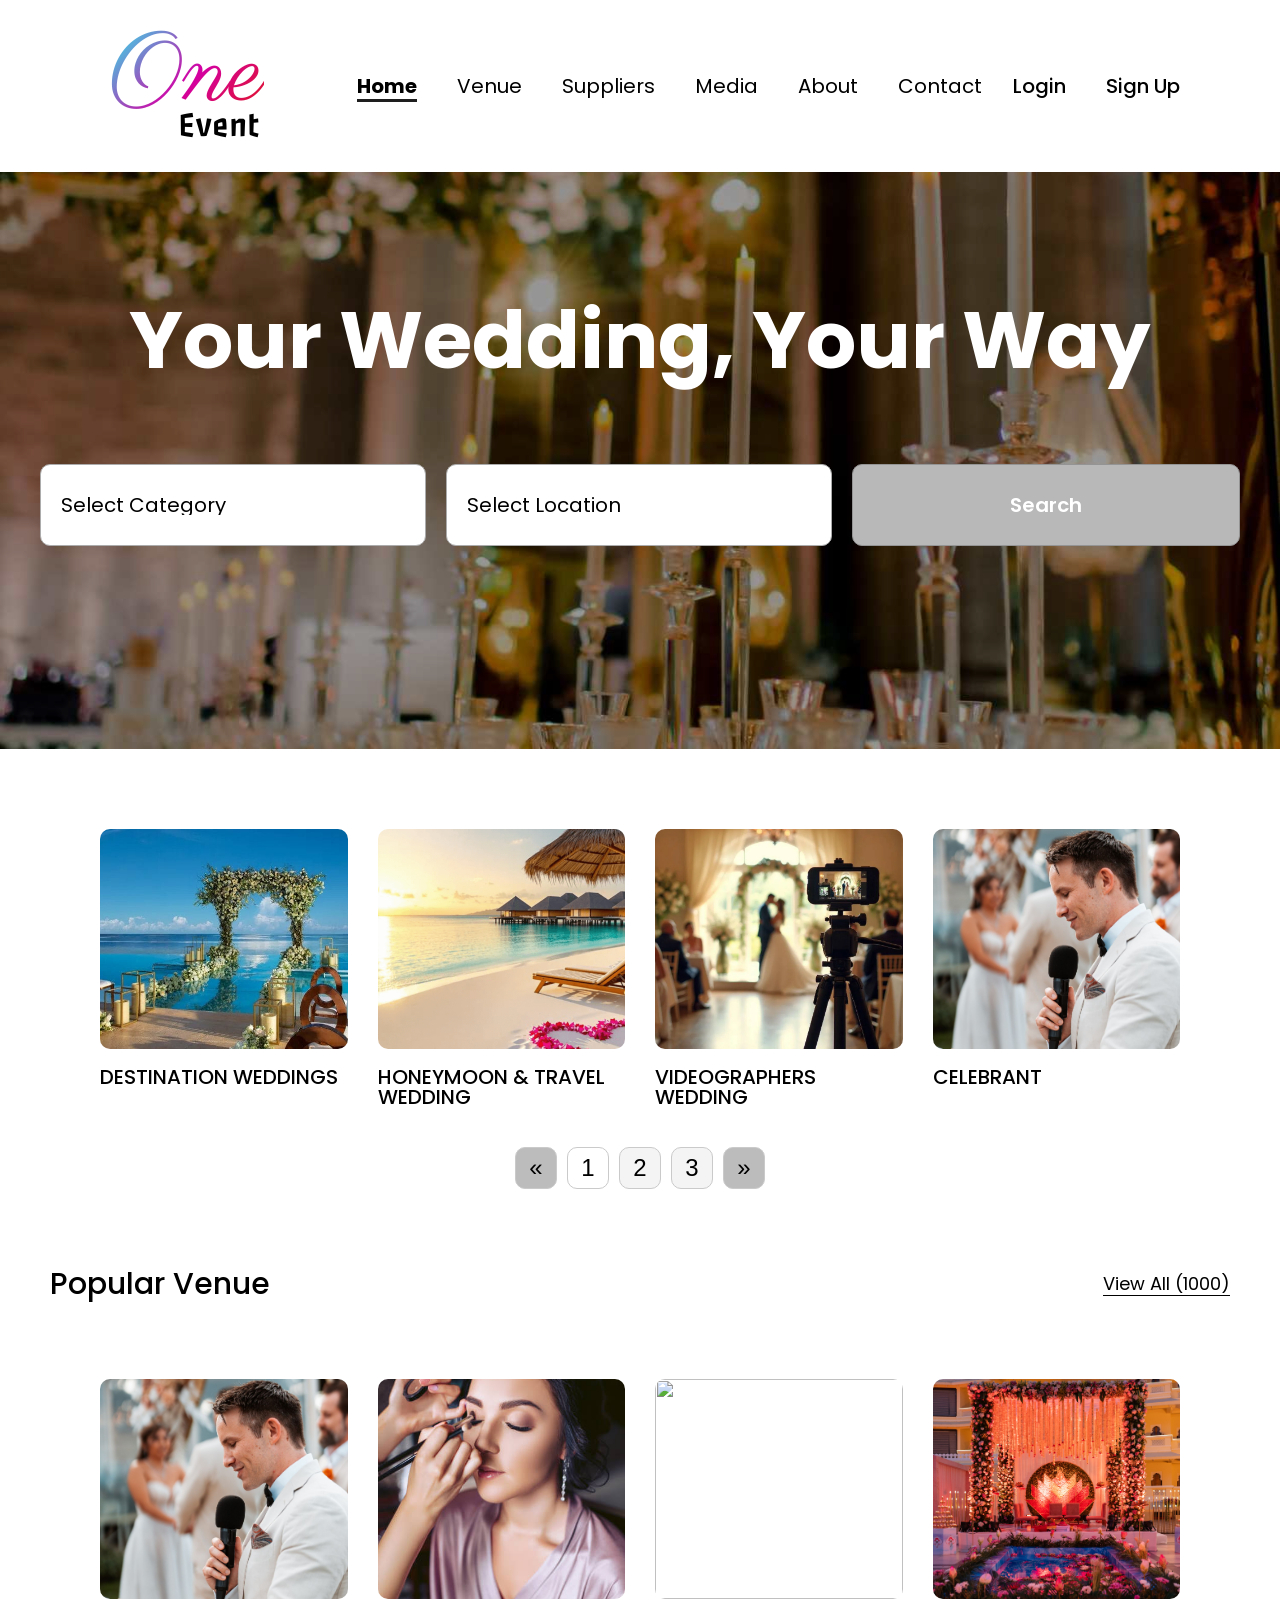
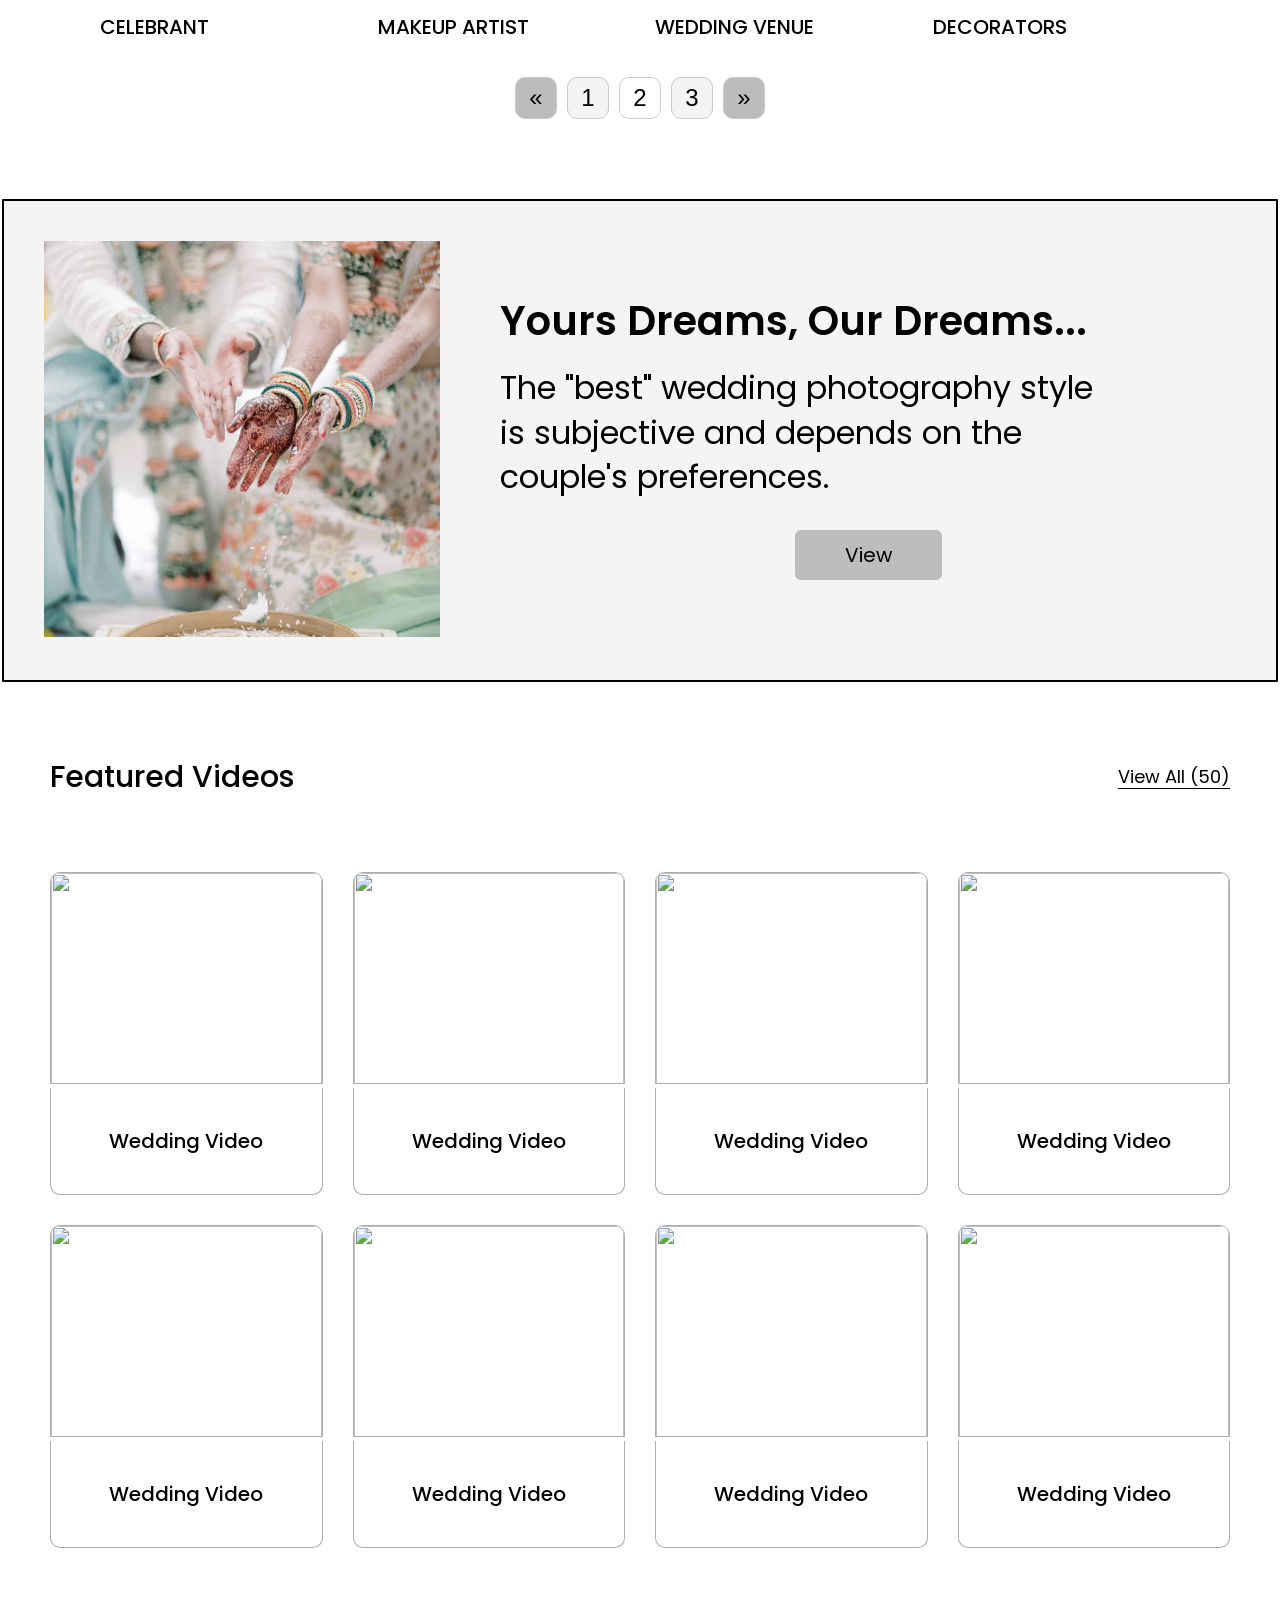
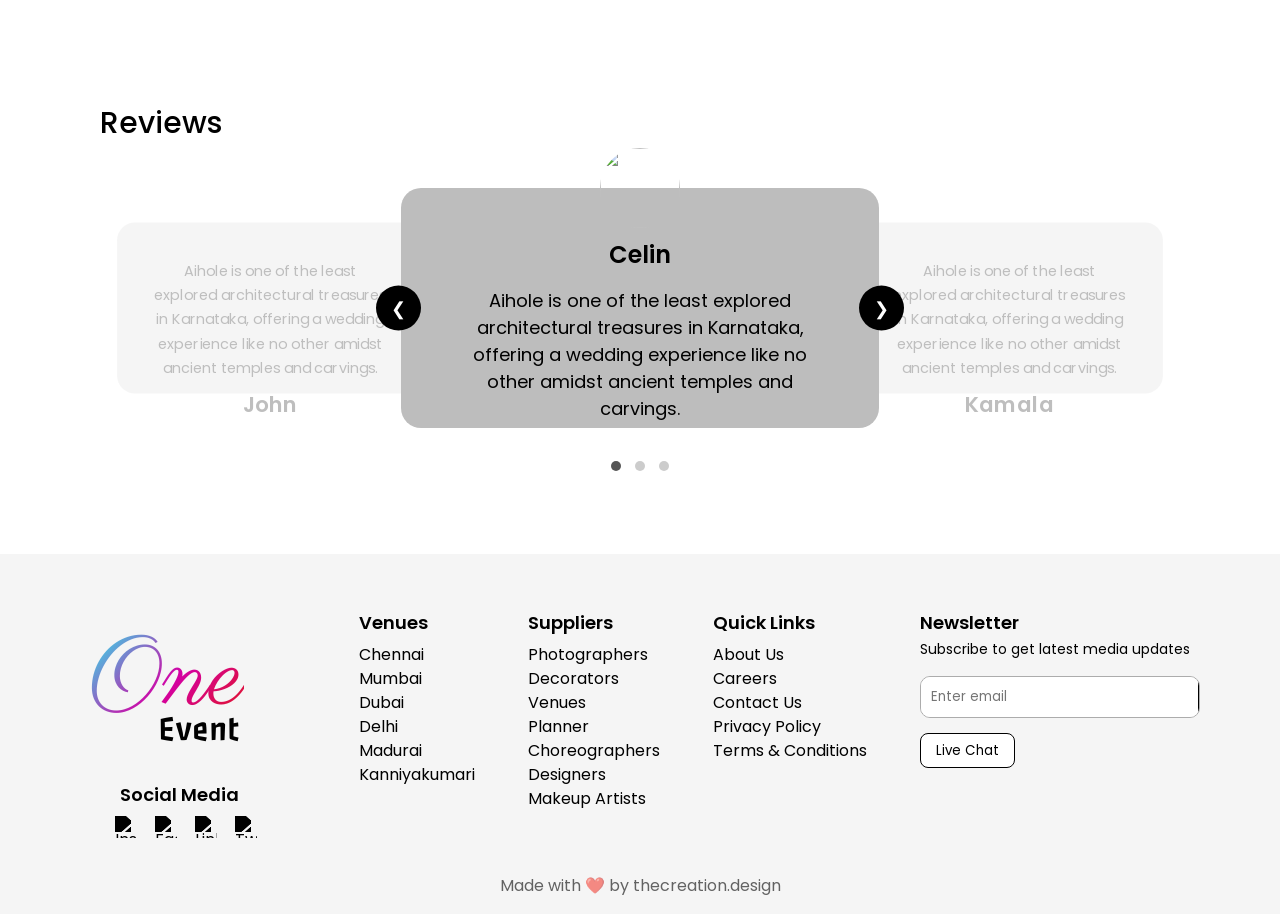
==== index.html @ 7c6cb5cc "Initial commit - event website" ====
<!DOCTYPE html>
<html lang="en">
<head>
  <meta charset="UTF-8">

  <!-- Fonts -->
  <link href="https://fonts.googleapis.com/css2?family=Poppins&family=Parisienne&family=Passero+One&display=swap" rel="stylesheet">
  <link href="https://googleapis.com" rel="stylesheet">

  <link rel="stylesheet" href="style.css">
</head>
<body>

  <!-- ✅ Container START -->
  <div class="container">

    <div class="navbar">

      <!-- LEFT → LOGO -->
      <div class="logo-container">
        <div class="one-text">One</div>
        <div class="event-text">Event</div>
      </div>

      <!-- CENTER → NAV -->
      <div class="nav-center">
       <div class="nav-links">
          <a href="index.html">Home</a>
          <a href="venue.html">Venue</a>
          <a href="supplier.html">Suppliers</a>
          <a href="media.html">Media</a>
          <a href="about.html">About</a>
          <a href="contactus.html">Contact</a>
        </div>
      </div>

      <!-- RIGHT → AUTH -->
      <div class="auth">
        <a href="login.html">Login</a>
        <a href="signup.html" >Sign Up</a>
      </div>

    </div>  <!-- ✅ Navbar END -->
  
    <!--Hero Section-->
  <section class="hero hero-home">
  <div class="hero-content">
    <h1>Your Wedding, Your Way</h1>
     
   <div class="search-wrapper">

      <!-- CATEGORY -->
      <div class="search-box">
        <select id="category" class="hero-dropdown">
          <option disabled selected>Select Category</option>
          <option>Decorators</option>
          <option>Venue</option>
          <option>Planners</option>
          <option>Choreographers</option>
          <option>Makeup Artist</option>
          <option>Bar Services</option>
          <option>Designers</option>
          <option>Celebrant</option>
          <option>Honeymoon</option>
          <option>Photographer</option>
          <option>Videographer</option>
        </select>
      </div>

      <!-- LOCATION -->
      <div class="search-box">
        <select id="location" class="hero-dropdown">
          <option disabled selected>Select Location</option>
          <option>Chennai</option>
          <option>Mumbai</option>
          <option>Madurai</option>
          <option>Delhi</option>
          <option>Dubai</option>
          <option>Kanniyakumari</option>
          <option>Tirunelveli</option>
          <option>Bangalore</option>
          <option>Tiruvananthapuram</option>
          <option>Kochi</option>
        </select>
      </div>

      <!-- BUTTON -->
      <button class="hero-search-btn" onclick="handleSearch()">Search</button>

    </div>
  </div>
  </section> <!-- Hero Section END -->

  <!-- Card Section -->
  <section class="cards-section">

  <div class="cards">

    <div class="card">
      <img src="images/img1.png" alt="">
      <h3>DESTINATION WEDDINGS</h3>
    </div>

    <div class="card">
      <img src="images/img2.png" alt="">
      <h3>HONEYMOON & TRAVEL WEDDING</h3>
    </div>

    <div class="card">
      <img src="images/img3.png" alt="">
      <h3>VIDEOGRAPHERS WEDDING</h3>
    </div>

    <div class="card">
      <img src="images/img4.png " alt="">
      <h3>CELEBRANT</h3>
    </div>

  </div>

  <!-- Pagination -->
  <div class="pagination">

    <button class="arrow">&#171;</button>

    <button class="active">1</button>
    <button>2</button>
    <button>3</button>

    <button class="arrow">&#187;</button>

  </div>
</section> <!-- Card Section END -->

<!-- Popular Venue Section START-->
<div class="section-header"> 
  <h2>Popular Venue</h2>
  <span class="view-all">View All (1000)</span>
</div>

<section class="cards-section">

  <div class="cards">

    <div class="card">
      <img src="images/img4.png" alt="">
      <h3>CELEBRANT</h3>
    </div>

    <div class="card">
      <img src="images/cimg-2.png" alt="">
      <h3>MAKEUP ARTIST</h3>
    </div>

    <div class="card">
      <img src="images/cimg-3.png" alt="">
      <h3>WEDDING VENUE</h3>
    </div>

    <div class="card">
      <img src="images/cimg-4.png" alt="">
      <h3>DECORATORS</h3>
    </div>

  </div> <!-- Popular Venue Section END -->

  <!-- Pagination START-->
  <div class="pagination">

    <button class="arrow">&#171;</button>

    <button>1</button>
    <button class="active">2</button>
    <button>3</button>

    <button class="arrow">&#187;</button>

  </div>
</section> <!-- Popular Venue Section END -->

<!-- Rectangle Box START-->
<div class="rectangle-box">

  <!-- LEFT IMAGE -->
  <div class="rect-left">
    <img src="images/r-1.png" alt="wedding">
  </div>

  <!-- RIGHT CONTENT -->
  <div class="rect-right">
    <h2>Yours Dreams, Our Dreams...</h2>

    <p>
      The "best" wedding photography style is subjective and depends on the couple's preferences.
    </p>

    <button>View</button>
  </div>

</div> <!-- Rectangle Box END -->

<!-- Video Section START-->
<div class="section-header">
  <h2>Featured Videos</h2>
  <span class="view-all">View All (50)</span>
</div>

<section class="video-section">

  <div class="video-cards">

    <!-- Card -->
    <div class="video-card">
      <img src="images/img1.jpg" alt="">
      <div class="card-bottom">
        <h3>Wedding Video</h3>
      </div>
    </div>

    <div class="video-card">
      <img src="images/img2.jpg" alt="">
      <div class="card-bottom">
        <h3>Wedding Video</h3>
      </div>
    </div>

    <div class="video-card">
      <img src="images/img3.jpg" alt="">
      <div class="card-bottom">
        <h3>Wedding Video</h3>
      </div>
    </div>

    <div class="video-card">
      <img src="images/img4.jpg" alt="">
      <div class="card-bottom">
        <h3>Wedding Video</h3>
      </div>
    </div>

    <!-- Row 2 -->
    <div class="video-card">
      <img src="images/img5.jpg" alt="">
      <div class="card-bottom">
        <h3>Wedding Video</h3>
      </div>
    </div>

    <div class="video-card">
      <img src="images/img6.jpg" alt="">
      <div class="card-bottom">
        <h3>Wedding Video</h3>
      </div>
    </div>

    <div class="video-card">
      <img src="images/img7.jpg" alt="">
      <div class="card-bottom">
        <h3>Wedding Video</h3>
      </div>
    </div>

    <div class="video-card">
      <img src="images/img8.jpg" alt="">
      <div class="card-bottom">
        <h3>Wedding Video</h3>
      </div>
    </div>

  </div>
</section> <!-- Video Section END -->

<!--Reviews Section START -->
<section class="reviews">

  <h2 class="reviews-title">Reviews</h2>

  <div class="reviews-wrapper">

    <!-- LEFT CARD -->
    <div class="review-card side">
      <p>
        Aihole is one of the least explored architectural treasures in Karnataka,
        offering a wedding experience like no other amidst ancient temples and carvings.
      </p>
      <h3>John</h3>
    </div>

    <!-- CENTER CARD (ACTIVE) -->
    <div class="review-card active">

      <img src="https://randomuser.me/api/portraits/women/44.jpg" class="avatar">

      <button class="nav-btn left">❮</button>
      <button class="nav-btn right">❯</button>

      <h3>Celin</h3>

      <p>
        Aihole is one of the least explored architectural treasures in Karnataka,
        offering a wedding experience like no other amidst ancient temples and carvings.
      </p>

    </div>

    <!-- RIGHT CARD -->
    <div class="review-card side">
      <p>
        Aihole is one of the least explored architectural treasures in Karnataka,
        offering a wedding experience like no other amidst ancient temples and carvings.
      </p>
      <h3>Kamala</h3>
    </div>

  </div>

  <!-- DOTS -->
  <div class="dots">
    <span class="dot active"></span>
    <span class="dot"></span>
    <span class="dot"></span>
  </div>

</section> <!-- Reviews Section END -->

<!-- ✅ Footer START -->
<footer class="footer">

  <div class="footer-container">

    <!-- LEFT: LOGO + SOCIAL -->
    <div class="footer-left">
      <div class="logo-container">
        <div class="one-text">One</div>
        <div class="event-text">Event</div>
      </div>

      <h3>Social Media</h3>
      <div class="social-icons">
          <img src="https://cdn-icons-png.flaticon.com/128/1400/1400829.png" alt="Instagram">
          <img src="https://cdn-icons-png.flaticon.com/512/2168/2168281.png" alt="Facebook">
          <img src="https://cdn-icons-png.flaticon.com/512/1384/1384030.png" alt="LinkedIn">
          <img src="https://cdn-icons-png.flaticon.com/512/733/733635.png" alt="Twitter">
      </div>
    </div>

    <!-- VENUES -->
    <div class="footer-col">
      <h3>Venues</h3>
      <ul>
        <li>Chennai</li>
        <li>Mumbai</li>
        <li>Dubai</li>
        <li>Delhi</li>
        <li>Madurai</li>
        <li>Kanniyakumari</li>
      </ul>
    </div>

    <!-- SUPPLIERS -->
    <div class="footer-col">
      <h3>Suppliers</h3>
      <ul>
        <li>Photographers</li>
        <li>Decorators</li>
        <li>Venues</li>
        <li>Planner</li>
        <li>Choreographers</li>
        <li>Designers</li>
        <li>Makeup Artists</li>
      </ul>
    </div>

    <!-- QUICK LINKS -->
    <div class="footer-col">
      <h3>Quick Links</h3>
      <ul>
        <li>About Us</li>
        <li>Careers</li>
        <li>Contact Us</li>
        <li>Privacy Policy</li>
        <li>Terms & Conditions</li>
      </ul>
    </div>

    <!-- NEWSLETTER -->
    <div class="footer-newsletter">
      <h3>Newsletter</h3>
      <p>Subscribe to get latest media updates</p>

      <div class="newsletter-box">
        <input type="text" placeholder="Enter email">
        <button>Subscribe</button>
      </div>

      <button class="chat-btn" id="liveChatBtn">Live Chat</button>
    </div>

  </div>

  <!-- BOTTOM TEXT -->
  <div class="footer-bottom">
    Made with ❤️ by thecreation.design
  </div>

</footer> <!-- ✅ Footer END -->

  </div>   <!-- ✅ Container END -->
<script src="script.js"></script>
</body>
</html>
---- style.css ----
* {
  margin: 0;
  padding: 0;
  box-sizing: border-box;
  font-family: 'Poppins', sans-serif;
  line-height: 100%;
}

html, body {
  width: 100%;
  height: 100%;
  background: black;
}

/* ✅ Main Container */
.container {
  max-width: 1400px;
  margin: 0 auto;
  background: white;
  color: black;
}

/* ✅ Navbar */
.navbar {
  display: flex;
  justify-content: space-between;
  align-items: center;
  padding: 10px 100px;
}

/* ✅ Center Section */
.nav-center {
  display: flex;
  align-items: center;
  gap: 40px; /* spacing between nav links and auth */
}

/* ✅ Navigation Links */
.nav-links {
  display: flex;
  gap: 40px;
  margin-bottom: 0; /* ❌ remove vertical spacing */
}

.nav-links a {
  font-weight: 400;
  font-size: 20px;
  text-decoration: none;
  color: black;
  position: relative;
}

.nav-links a::after {
  content: "";
  position: absolute;
  left: 0;
  bottom: -6px;
  width: 100%;
  height: 3px;
  background: #1E1E1E;

  transform: scaleX(0);
  transform-origin: left;
  transition: 0.3s ease;
}

.nav-links a.active::after {
  transform: scaleX(1);
}

.nav-links a.active {
  font-weight: 700;
}

/* ✅ Auth (Login / Signup) */
.auth {
  display: flex;
  gap: 40px;
  font-size: 20px;
  font-weight: 400;
}

.auth a {
 position: relative;
  text-decoration: none;
  color: black;
  font-weight: 500;
}

.auth a::after {
content: "";
  position: absolute;
  left: 0;
  bottom: -6px;
  width: 100%;
  height: 3px;
  background: #1E1E1E;

  transform: scaleX(0);
  transform-origin: left;
  transition: 0.3s ease;
}

/* active state */
.auth a.active::after {
  transform: scaleX(1);
}

/* bold on active */
.auth a.active {
  font-weight: 700;
}

/* ✅ Logo Container */
.logo-container {
  position: relative;
  width: 226px;
  height: 152px;
}

/* ✅ "One" Gradient Text */
.one-text {
  position: absolute;
  left: 10px;
  top: 0;

  font-family: 'Parisienne', cursive;
  font-size: 96px;
  line-height: 131px;

  background: linear-gradient(
    133.29deg,
    #2AEFEF 6.22%,
    #D300A5 52.1%,
    #E21717 93.78%
  );
    background-clip: text;
  -webkit-background-clip: text;
  -webkit-text-fill-color: transparent;
}

/* ✅ "Event" Text */
.event-text {
  position: absolute;
  left: 78px;
  top: 94px;
  font-family: 'Passero One', sans-serif;
  font-size: 36px;
  line-height: 43px;

  color: #000;
}

/*Hero Section*/
.hero {
  position: relative;
  width: 100%;
  max-width: 1440px;
  height: 577px;
  background-size: cover;
  background-position: center center;
  background-repeat: no-repeat; 
}

/* 🔥 RIGHT SIDE POSITIONING */
.hero-media .hero-content  {
  position: absolute;
  right:120px;    
  top: 50%;
  transform: translateY(-50%); 
  width: 800px; 
  text-align: right; 
  z-index: 2;
}

/* TEXT STYLE */
.hero-content h1 {
  font-weight: 700;
  font-size: 80px;
  line-height: 1.1;
  color: #fff;
  margin: 0;
}

/* Home */
.hero-home {
  background-image: url("images/hero-home.jpg");
}

/* Venue */
.hero-venue {
  background-image: url("images/hero-venue.png");
}

/* Supplier */
.hero-supplier {
  background-image: url("images/hero-supplier.png");
}

/* Media */
.hero-media {
  background-image: url("images/hero-media.png");
}

.hero-about{
  background-image: url("images/hero-about.png");
}

.hero-contactus{
  background-image: url("images/hero-contactus.png");
}
/* Optional overlay for better text visibility */
.hero::before {
  content: "";
  position: absolute;
  inset: 0;
  background: rgba(0,0,0,0.4);
}

/* Content inside hero */
.hero-content {
  position: relative;
  z-index: 2;
  color: white;
  height: 100%;
  display: flex;
  flex-direction: column;
  justify-content: center;
  align-items: center;
  text-align: center;
}

/* Wrapper */
.search-wrapper {
  width: 1200px;
  margin: 80px auto;

  display: flex;
  gap: 20px;
  align-items: center;
}

/* Box */
.search-box {
  flex: 1;
}

/* Dropdown */
.hero-dropdown {
  width: 100%;
  height: 82px;

  border: 1px solid #ACACAC;
  border-radius: 10px;

  font-size: 20px;
  padding: 0 20px;

  appearance: none;
  -webkit-appearance: none;
 
  background-color: white;

  background-image: url("https://cdn-icons-png.flaticon.com/128/8567/8567254.png");
  background-repeat: no-repeat;
  background-position: right 15px center;
  background-size: 14px;
}

/* Dropdown option */
.dropdown option {
  font-size: 20px;
  padding: 10px 20px;
 
  background: url("https://cdn-icons-png.flaticon.com/128/8567/8567254.png")
              no-repeat right 15px center;
  background-size: 14px;

  cursor: pointer;
}

/* HERO BUTTON */
.hero-search-btn {
  flex: 1;
  height: 82px;

  background: #B8B8B8;
  border: 1px solid #949494;
  border-radius: 10px;

  font-size: 20px;
  font-weight: 600;
  color: white;
}

/* Section */
.cards-section {
  max-width: 1400px;
  margin: 80px auto;
}

/* Cards grid */
.cards {
  display: grid;
  grid-template-columns: repeat(4, 1fr);
  gap: 30px;
  padding: 0 50px;
}

/* Card */
.card img {
  width: 100%;
  height: 220px;
  object-fit: cover;
  border-radius: 10px;
}

.card h3 {
  margin-top: 15px;
  font-size: 20px;
  font-weight: 500;
}

/* Pagination */
.pagination {
  margin-top: 40px;
  display: flex;
  justify-content: center;
  gap: 10px;

}

.pagination button {
  width: 42px;
  height: 42px;
  border-radius: 10px;
  border: 1px solid #CACACA;
  background: #F4F4F4;
  cursor: pointer;
  font-size: 24px;
  font-family: 'Roboto', sans-serif;
  font-weight: 400;
}

/* Active */
.pagination .active {
  background: #FFFFFF;
}

/* Arrow */
.pagination .arrow {
  background: #BCBCBC;
}

.section-header {
  max-width: 1400px;
  margin: 60px auto 20px;

  display: flex;
  justify-content: space-between; /* 🔥 left + right */
  align-items: center;

  padding: 0 50px; /* match your card spacing */
}

/* Left text */
.section-header h2 {
  font-size: 30px;
  font-weight: 500;
  color: #000;
  line-height: 100%;
}

/* Right text */
.view-all {
  font-size: 18px;
  font-weight: 400;
  color: #000;
  cursor: pointer;
  line-height: 100%;
  text-decoration: underline;
  text-underline-offset: 5px;
}

/* Section */
.cards-section {
  max-width: 1400px;
  margin: 80px auto;
  padding: 0 50px; /* 🔥 left + right spacing */
}

/* Grid */
.cards {
  display: grid;
  grid-template-columns: repeat(4, 1fr);
  gap: 30px;
}

/* Card */
.card img {
  width: 100%;
  height: 220px;
  object-fit: cover;
  border-radius: 10px;
}

.card h3 {
  margin-top: 15px;
  font-size: 20px;
  font-weight: 500;
}

.rectangle-box {
  max-width: 1276px;
  margin: 80px auto;
  padding: 40px;

  background: #F4F4F4;
  border: 2px solid #000;
  border-radius: 1px;

  display: flex;
  align-items: center;
  gap: 60px;
}

/* LEFT IMAGE */
.rect-left img {
  width: 396px;
  height: 396px;
  object-fit: cover;
  border-radius: 1px;
}

/* RIGHT CONTENT */
.rect-right {
  flex: 1;
  display: flex;
  flex-direction: column;
  justify-content: center;
}

/* Heading */
.rect-right h2 {
  font-size: 40px;
  font-weight: 600;
  margin-bottom: 25px;
}

/* Paragraph */
.rect-right p {
  font-size: 32px;
  font-weight: 400;
  margin-bottom: 30px;
  line-height: 1.4;
  max-width: 600px;
  letter-spacing: normal;
}

/* Button */
.rect-right button {
  align-self: center; /* ✅ moves button to right */
  
  padding: 15px 50px;
  font-size: 20px;

  background: #BDBDBD; /* match grey in image */
  color: black;

  border: none;
  border-radius: 6px;
  cursor: pointer;
}

/* Section */
.video-section {
  max-width: 1400px;
  margin: 80px auto;
  padding: 0 50px;
}

/* Grid */
.video-cards {
  display: grid;
  grid-template-columns: repeat(4, 1fr); /* 🔥 4 per row */
  gap: 30px;
}

/* Card */
.video-card {
  border-radius: 10px;
}

/* Image */
.video-card img {
  width: 100%;
  height: 212px;
  object-fit: cover;

  border: 1px solid #ACACAC;
  border-radius: 10px 10px 0 0;
}

/* Bottom box */
.card-bottom {
  height: 107px;
  border: 1px solid #ACACAC;
  border-top: none;

  display: flex;
  align-items: center;
  justify-content: center;

  border-radius: 0 0 10px 10px;
}

/* Text */
.card-bottom h3 {
  font-size: 20px;
  font-weight: 500;
}

/* ================= FOOTER ================= */

.footer {
  background: #F5F5F5;
  padding: 60px 80px 20px;
}

/* CONTAINER */
.footer-container {
  display: flex;
  justify-content: space-between;
  flex-wrap: wrap;
  gap: 40px;
}

/* LEFT SECTION */
.footer-left {
  max-width: 250px;
}

.footer-left h3 {
  margin-top: 20px;
  font-size: 18px;
  font-weight: 600;
}

.social-icons {
  display: flex;
  gap: 18px;
  margin-top: 12px;
  margin-left: 35px;
}

/* ICON STYLE */
.social-icons img {
  width: 22px;
  height: 22px;
  cursor: pointer;
  filter: brightness(0); /* 🔥 makes icons pure black */
  transition: 0.3s ease;
}

/* COLUMNS */
.footer-col h3 {
  font-size: 18px;
  font-weight: 600;
  margin-bottom: 15px;
}

.footer-left h3 {
  margin-left: 40px /* 👈 moves text LEFT */
}

.footer-col ul {
  list-style: none;
}

.footer-col ul li {
  margin-bottom: 8px;
  font-size: 16px;
  cursor: pointer;
}

/* NEWSLETTER */
.footer-newsletter {
  max-width: 280px;
}

.footer-newsletter h3 {
  font-size: 18px;
  font-weight: 600;
}

.footer-newsletter p {
  font-size: 14px;
  margin: 10px 0 20px;
}

/* INPUT */
.newsletter-box {
  display: flex;
  border: 1px solid #ACACAC;
  border-radius: 10px;
  overflow: hidden;
}

.newsletter-box input {
  flex: 1;
  padding: 10px;
  border: none;
  outline: none;
}

.newsletter-box button {
  padding: 10px 15px;
  border: none;
  background: black;
  color: white;
  cursor: pointer;
}

/* CHAT BUTTON */
.chat-btn {
  margin-top: 15px;
  padding: 10px 15px;
  border: 1px solid #000;
  background: white;
  cursor: pointer;
  border-radius: 8px;
}

/* BOTTOM */
.footer-bottom {
  text-align: center;
  margin-top: 40px;
  font-size: 16px;
  color: rgba(0,0,0,0.6);
}

/*REVIEW SECTION*/
.reviews {
  padding: 80px 100px;
  background: white;
}

/* TITLE */
.reviews-title {
  font-family: 'Poppins';
  font-weight: 500;
  font-size: 30px;
  margin-bottom: 50px;
}

/* WRAPPER */
.reviews-wrapper {
  display: flex;
  align-items: center;
  justify-content: center;
  gap: 40px;
  position: relative;
}

/* CARD BASE */
.review-card {
  width: 500px;
  padding: 40px;
  border-radius: 20px;
  background: #C4C4C4;
  text-align: center;
  position: relative;
  transition: transform 0.5s ease, opacity 0.5s ease;
}

/* move left */
.move-left {
  transform: translateX(-120%);
  opacity: 0;
}

/* move right */
.move-right {
  transform: translateX(120%);
  opacity: 0;
}

/* SIDE CARDS */
.review-card.side {
  width: 420px;              /* 👈 smaller */
  height: 190px;
  opacity: 0.25;
  transform: scale(0.9);
  background: #d9d9d9;
}

/* ACTIVE CENTER CARD */
.review-card.active {
  width: 600px;              /* 👈 bigger */
  height: 240px;
  background: #bdbdbd;
  transform: scale(1);
  z-index: 2;
}

.reviews-wrapper {
  display: flex;
  align-items: center;
  justify-content: center;
  gap: -60px; /* 👈 overlap effect */
}

.review-card.side:first-child {
  margin-right: -80px;
}

.review-card.side:last-child {
  margin-left: -80px;
}

/* TEXT */
.review-card p {
  font-size: 18px;
  line-height: 27px;
}

.review-card h3 {
  margin-top: 15px;
  font-size: 24px;
  font-weight: 600;
}

/* AVATAR */
.avatar {
  width: 80px;
  height: 80px;
  border-radius: 50%;
  position: absolute;
  top: -40px;
  left: 50%;
  transform: translateX(-50%);
}

/* ARROWS */
.nav-btn {
  position: absolute;
  top: 50%;
  transform: translateY(-50%);
  width: 45px;
  height: 45px;
  border-radius: 50%;
  border: none;
  background: black;
  color: white;
  font-size: 18px;
  cursor: pointer;
}

.review-card.side .avatar {
  display: none;
}

.review-card.active p {
  margin-top: 20px;
  padding: 0 20px;
}

.review-card.side p {
  font-size: 16px;
}
.nav-btn.left {
  left: -25px;
}

.nav-btn.right {
  right: -25px;
}

/* DOTS */
.dots {
  margin-top: 30px;
  text-align: center;
}

.dot {
  width: 10px;
  height: 10px;
  background: #ccc;
  display: inline-block;
  border-radius: 50%;
  margin: 0 5px;
}

.dot.active {
  background: #555;
}
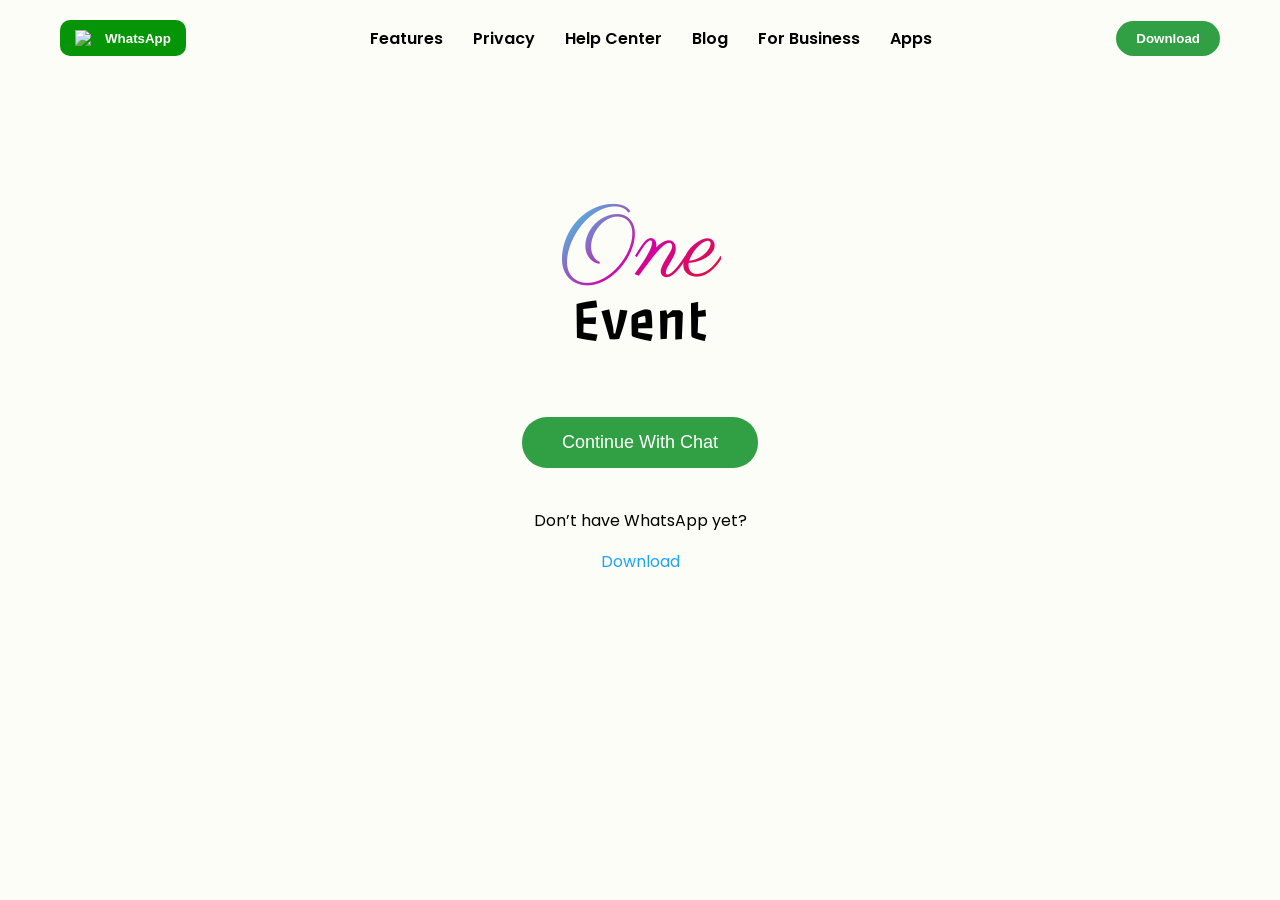
==== commit ce3cf399: "fix homepage" ====
--- a/index.html
+++ b/index.html
@@ -1,411 +1,183 @@
 <!DOCTYPE html>
 <html lang="en">
 <head>
-  <meta charset="UTF-8">
+<meta charset="UTF-8">
+<meta name="viewport" content="width=device-width, initial-scale=1.0">
 
-  <!-- Fonts -->
-  <link href="https://fonts.googleapis.com/css2?family=Poppins&family=Parisienne&family=Passero+One&display=swap" rel="stylesheet">
-  <link href="https://googleapis.com" rel="stylesheet">
+<!-- Fonts -->
+<link href="https://fonts.googleapis.com/css2?family=Poppins&family=Parisienne&family=Passero+One&display=swap" rel="stylesheet">
 
-  <link rel="stylesheet" href="style.css">
+<title>LiveChat</title>
+
+<style>
+
+/* PAGE */
+body {
+  margin: 0;
+  font-family: 'Poppins', sans-serif;
+}
+
+.chat-page {
+  background: #FDFDF8;
+  min-height: 100vh;
+}
+
+/* HEADER */
+.chat-header {
+  display: flex;
+  justify-content: space-between;
+  align-items: center;
+  padding: 20px 60px;
+}
+
+/* WHATSAPP BUTTON */
+.whatsapp-btn {
+  display: flex;
+  align-items: center;
+  gap: 10px;
+  background: #069506;
+  color: white;
+  border: none;
+  padding: 10px 15px;
+  border-radius: 10px;
+  font-weight: 600;
+  cursor: pointer;
+}
+
+.whatsapp-btn img {
+  width: 20px;
+}
+
+/* NAV */
+.nav-links {
+  display: flex;
+  gap: 30px;
+}
+
+.nav-links a {
+  text-decoration: none;
+  color: black;
+  font-weight: 600;
+}
+
+/* DOWNLOAD */
+.download-btn {
+  background: #319F43;
+  color: white;
+  border: none;
+  padding: 10px 20px;
+  border-radius: 20px;
+  font-weight: 600;
+  cursor: pointer;
+}
+
+/* CENTER SECTION */
+.chat-center {
+  display: flex;
+  flex-direction: column;
+  align-items: center;   /* 🔥 CENTER EVERYTHING */
+  justify-content: center;
+  margin-top: 120px;
+}
+
+/* LOGO */
+.logo-container {
+  display: flex;
+  flex-direction: column;
+  align-items: center;
+  margin-bottom: 40px;
+}
+
+/* "One" */
+.one-text {
+  font-family: 'Parisienne', cursive;
+  font-size: 100px;
+  line-height: 110px;
+
+  background: linear-gradient(
+    133deg,
+    #2AEFEF,
+    #D300A5,
+    #E21717
+  );
+  -webkit-background-clip: text;
+  -webkit-text-fill-color: transparent;
+}
+
+/* "Event" */
+.event-text {
+  font-family: 'Passero One', sans-serif;
+  font-size: 60px;
+  margin-top: -20px; /* slight overlap like design */
+}
+
+/* BUTTON */
+.chat-btn {
+  background: #319F43;
+  color: white;
+  border: none;
+  padding: 15px 40px;
+  border-radius: 25px;
+  font-size: 18px;
+  margin: 20px 0;
+  cursor: pointer;
+}
+
+/* TEXT */
+.small-text {
+  margin-top: 20px;
+}
+
+.download-link {
+  color: #1CA3F7;
+  text-decoration: none;
+}
+
+</style>
 </head>
+
 <body>
 
-  <!-- ✅ Container START -->
-  <div class="container">
+<section class="chat-page">
 
-    <div class="navbar">
+  <!-- HEADER -->
+  <div class="chat-header">
+    <button class="whatsapp-btn">
+      <img src="https://cdn-icons-png.flaticon.com/512/733/733585.png">
+      WhatsApp
+    </button>
 
-      <!-- LEFT → LOGO -->
-      <div class="logo-container">
-        <div class="one-text">One</div>
-        <div class="event-text">Event</div>
-      </div>
-
-      <!-- CENTER → NAV -->
-      <div class="nav-center">
-       <div class="nav-links">
-          <a href="index.html">Home</a>
-          <a href="venue.html">Venue</a>
-          <a href="supplier.html">Suppliers</a>
-          <a href="media.html">Media</a>
-          <a href="about.html">About</a>
-          <a href="contactus.html">Contact</a>
-        </div>
-      </div>
-
-      <!-- RIGHT → AUTH -->
-      <div class="auth">
-        <a href="login.html">Login</a>
-        <a href="signup.html" >Sign Up</a>
-      </div>
-
-    </div>  <!-- ✅ Navbar END -->
-  
-    <!--Hero Section-->
-  <section class="hero hero-home">
-  <div class="hero-content">
-    <h1>Your Wedding, Your Way</h1>
-     
-   <div class="search-wrapper">
-
-      <!-- CATEGORY -->
-      <div class="search-box">
-        <select id="category" class="hero-dropdown">
-          <option disabled selected>Select Category</option>
-          <option>Decorators</option>
-          <option>Venue</option>
-          <option>Planners</option>
-          <option>Choreographers</option>
-          <option>Makeup Artist</option>
-          <option>Bar Services</option>
-          <option>Designers</option>
-          <option>Celebrant</option>
-          <option>Honeymoon</option>
-          <option>Photographer</option>
-          <option>Videographer</option>
-        </select>
-      </div>
-
-      <!-- LOCATION -->
-      <div class="search-box">
-        <select id="location" class="hero-dropdown">
-          <option disabled selected>Select Location</option>
-          <option>Chennai</option>
-          <option>Mumbai</option>
-          <option>Madurai</option>
-          <option>Delhi</option>
-          <option>Dubai</option>
-          <option>Kanniyakumari</option>
-          <option>Tirunelveli</option>
-          <option>Bangalore</option>
-          <option>Tiruvananthapuram</option>
-          <option>Kochi</option>
-        </select>
-      </div>
-
-      <!-- BUTTON -->
-      <button class="hero-search-btn" onclick="handleSearch()">Search</button>
-
-    </div>
-  </div>
-  </section> <!-- Hero Section END -->
-
-  <!-- Card Section -->
-  <section class="cards-section">
-
-  <div class="cards">
-
-    <div class="card">
-      <img src="images/img1.png" alt="">
-      <h3>DESTINATION WEDDINGS</h3>
+    <div class="nav-links">
+      <a href="#">Features</a>
+      <a href="#">Privacy</a>
+      <a href="#">Help Center</a>
+      <a href="#">Blog</a>
+      <a href="#">For Business</a>
+      <a href="#">Apps</a>
     </div>
 
-    <div class="card">
-      <img src="images/img2.png" alt="">
-      <h3>HONEYMOON & TRAVEL WEDDING</h3>
+    <button class="download-btn">Download</button>
+  </div>
+
+  <!-- CENTER -->
+  <div class="chat-center">
+
+    <!-- LOGO -->
+    <div class="logo-container">
+      <div class="one-text">One</div>
+      <div class="event-text">Event</div>
     </div>
 
-    <div class="card">
-      <img src="images/img3.png" alt="">
-      <h3>VIDEOGRAPHERS WEDDING</h3>
-    </div>
+    <!-- BUTTON -->
+    <button class="chat-btn">Continue With Chat</button>
 
-    <div class="card">
-      <img src="images/img4.png " alt="">
-      <h3>CELEBRANT</h3>
-    </div>
+    <!-- TEXT -->
+    <p class="small-text">Don’t have WhatsApp yet?</p>
+    <a href="#" class="download-link">Download</a>
 
   </div>
 
-  <!-- Pagination -->
-  <div class="pagination">
+</section>
 
-    <button class="arrow">&#171;</button>
-
-    <button class="active">1</button>
-    <button>2</button>
-    <button>3</button>
-
-    <button class="arrow">&#187;</button>
-
-  </div>
-</section> <!-- Card Section END -->
-
-<!-- Popular Venue Section START-->
-<div class="section-header"> 
-  <h2>Popular Venue</h2>
-  <span class="view-all">View All (1000)</span>
-</div>
-
-<section class="cards-section">
-
-  <div class="cards">
-
-    <div class="card">
-      <img src="images/img4.png" alt="">
-      <h3>CELEBRANT</h3>
-    </div>
-
-    <div class="card">
-      <img src="images/cimg-2.png" alt="">
-      <h3>MAKEUP ARTIST</h3>
-    </div>
-
-    <div class="card">
-      <img src="images/cimg-3.png" alt="">
-      <h3>WEDDING VENUE</h3>
-    </div>
-
-    <div class="card">
-      <img src="images/cimg-4.png" alt="">
-      <h3>DECORATORS</h3>
-    </div>
-
-  </div> <!-- Popular Venue Section END -->
-
-  <!-- Pagination START-->
-  <div class="pagination">
-
-    <button class="arrow">&#171;</button>
-
-    <button>1</button>
-    <button class="active">2</button>
-    <button>3</button>
-
-    <button class="arrow">&#187;</button>
-
-  </div>
-</section> <!-- Popular Venue Section END -->
-
-<!-- Rectangle Box START-->
-<div class="rectangle-box">
-
-  <!-- LEFT IMAGE -->
-  <div class="rect-left">
-    <img src="images/r-1.png" alt="wedding">
-  </div>
-
-  <!-- RIGHT CONTENT -->
-  <div class="rect-right">
-    <h2>Yours Dreams, Our Dreams...</h2>
-
-    <p>
-      The "best" wedding photography style is subjective and depends on the couple's preferences.
-    </p>
-
-    <button>View</button>
-  </div>
-
-</div> <!-- Rectangle Box END -->
-
-<!-- Video Section START-->
-<div class="section-header">
-  <h2>Featured Videos</h2>
-  <span class="view-all">View All (50)</span>
-</div>
-
-<section class="video-section">
-
-  <div class="video-cards">
-
-    <!-- Card -->
-    <div class="video-card">
-      <img src="images/img1.jpg" alt="">
-      <div class="card-bottom">
-        <h3>Wedding Video</h3>
-      </div>
-    </div>
-
-    <div class="video-card">
-      <img src="images/img2.jpg" alt="">
-      <div class="card-bottom">
-        <h3>Wedding Video</h3>
-      </div>
-    </div>
-
-    <div class="video-card">
-      <img src="images/img3.jpg" alt="">
-      <div class="card-bottom">
-        <h3>Wedding Video</h3>
-      </div>
-    </div>
-
-    <div class="video-card">
-      <img src="images/img4.jpg" alt="">
-      <div class="card-bottom">
-        <h3>Wedding Video</h3>
-      </div>
-    </div>
-
-    <!-- Row 2 -->
-    <div class="video-card">
-      <img src="images/img5.jpg" alt="">
-      <div class="card-bottom">
-        <h3>Wedding Video</h3>
-      </div>
-    </div>
-
-    <div class="video-card">
-      <img src="images/img6.jpg" alt="">
-      <div class="card-bottom">
-        <h3>Wedding Video</h3>
-      </div>
-    </div>
-
-    <div class="video-card">
-      <img src="images/img7.jpg" alt="">
-      <div class="card-bottom">
-        <h3>Wedding Video</h3>
-      </div>
-    </div>
-
-    <div class="video-card">
-      <img src="images/img8.jpg" alt="">
-      <div class="card-bottom">
-        <h3>Wedding Video</h3>
-      </div>
-    </div>
-
-  </div>
-</section> <!-- Video Section END -->
-
-<!--Reviews Section START -->
-<section class="reviews">
-
-  <h2 class="reviews-title">Reviews</h2>
-
-  <div class="reviews-wrapper">
-
-    <!-- LEFT CARD -->
-    <div class="review-card side">
-      <p>
-        Aihole is one of the least explored architectural treasures in Karnataka,
-        offering a wedding experience like no other amidst ancient temples and carvings.
-      </p>
-      <h3>John</h3>
-    </div>
-
-    <!-- CENTER CARD (ACTIVE) -->
-    <div class="review-card active">
-
-      <img src="https://randomuser.me/api/portraits/women/44.jpg" class="avatar">
-
-      <button class="nav-btn left">❮</button>
-      <button class="nav-btn right">❯</button>
-
-      <h3>Celin</h3>
-
-      <p>
-        Aihole is one of the least explored architectural treasures in Karnataka,
-        offering a wedding experience like no other amidst ancient temples and carvings.
-      </p>
-
-    </div>
-
-    <!-- RIGHT CARD -->
-    <div class="review-card side">
-      <p>
-        Aihole is one of the least explored architectural treasures in Karnataka,
-        offering a wedding experience like no other amidst ancient temples and carvings.
-      </p>
-      <h3>Kamala</h3>
-    </div>
-
-  </div>
-
-  <!-- DOTS -->
-  <div class="dots">
-    <span class="dot active"></span>
-    <span class="dot"></span>
-    <span class="dot"></span>
-  </div>
-
-</section> <!-- Reviews Section END -->
-
-<!-- ✅ Footer START -->
-<footer class="footer">
-
-  <div class="footer-container">
-
-    <!-- LEFT: LOGO + SOCIAL -->
-    <div class="footer-left">
-      <div class="logo-container">
-        <div class="one-text">One</div>
-        <div class="event-text">Event</div>
-      </div>
-
-      <h3>Social Media</h3>
-      <div class="social-icons">
-          <img src="https://cdn-icons-png.flaticon.com/128/1400/1400829.png" alt="Instagram">
-          <img src="https://cdn-icons-png.flaticon.com/512/2168/2168281.png" alt="Facebook">
-          <img src="https://cdn-icons-png.flaticon.com/512/1384/1384030.png" alt="LinkedIn">
-          <img src="https://cdn-icons-png.flaticon.com/512/733/733635.png" alt="Twitter">
-      </div>
-    </div>
-
-    <!-- VENUES -->
-    <div class="footer-col">
-      <h3>Venues</h3>
-      <ul>
-        <li>Chennai</li>
-        <li>Mumbai</li>
-        <li>Dubai</li>
-        <li>Delhi</li>
-        <li>Madurai</li>
-        <li>Kanniyakumari</li>
-      </ul>
-    </div>
-
-    <!-- SUPPLIERS -->
-    <div class="footer-col">
-      <h3>Suppliers</h3>
-      <ul>
-        <li>Photographers</li>
-        <li>Decorators</li>
-        <li>Venues</li>
-        <li>Planner</li>
-        <li>Choreographers</li>
-        <li>Designers</li>
-        <li>Makeup Artists</li>
-      </ul>
-    </div>
-
-    <!-- QUICK LINKS -->
-    <div class="footer-col">
-      <h3>Quick Links</h3>
-      <ul>
-        <li>About Us</li>
-        <li>Careers</li>
-        <li>Contact Us</li>
-        <li>Privacy Policy</li>
-        <li>Terms & Conditions</li>
-      </ul>
-    </div>
-
-    <!-- NEWSLETTER -->
-    <div class="footer-newsletter">
-      <h3>Newsletter</h3>
-      <p>Subscribe to get latest media updates</p>
-
-      <div class="newsletter-box">
-        <input type="text" placeholder="Enter email">
-        <button>Subscribe</button>
-      </div>
-
-      <button class="chat-btn" id="liveChatBtn">Live Chat</button>
-    </div>
-
-  </div>
-
-  <!-- BOTTOM TEXT -->
-  <div class="footer-bottom">
-    Made with ❤️ by thecreation.design
-  </div>
-
-</footer> <!-- ✅ Footer END -->
-
-  </div>   <!-- ✅ Container END -->
-<script src="script.js"></script>
 </body>
 </html>
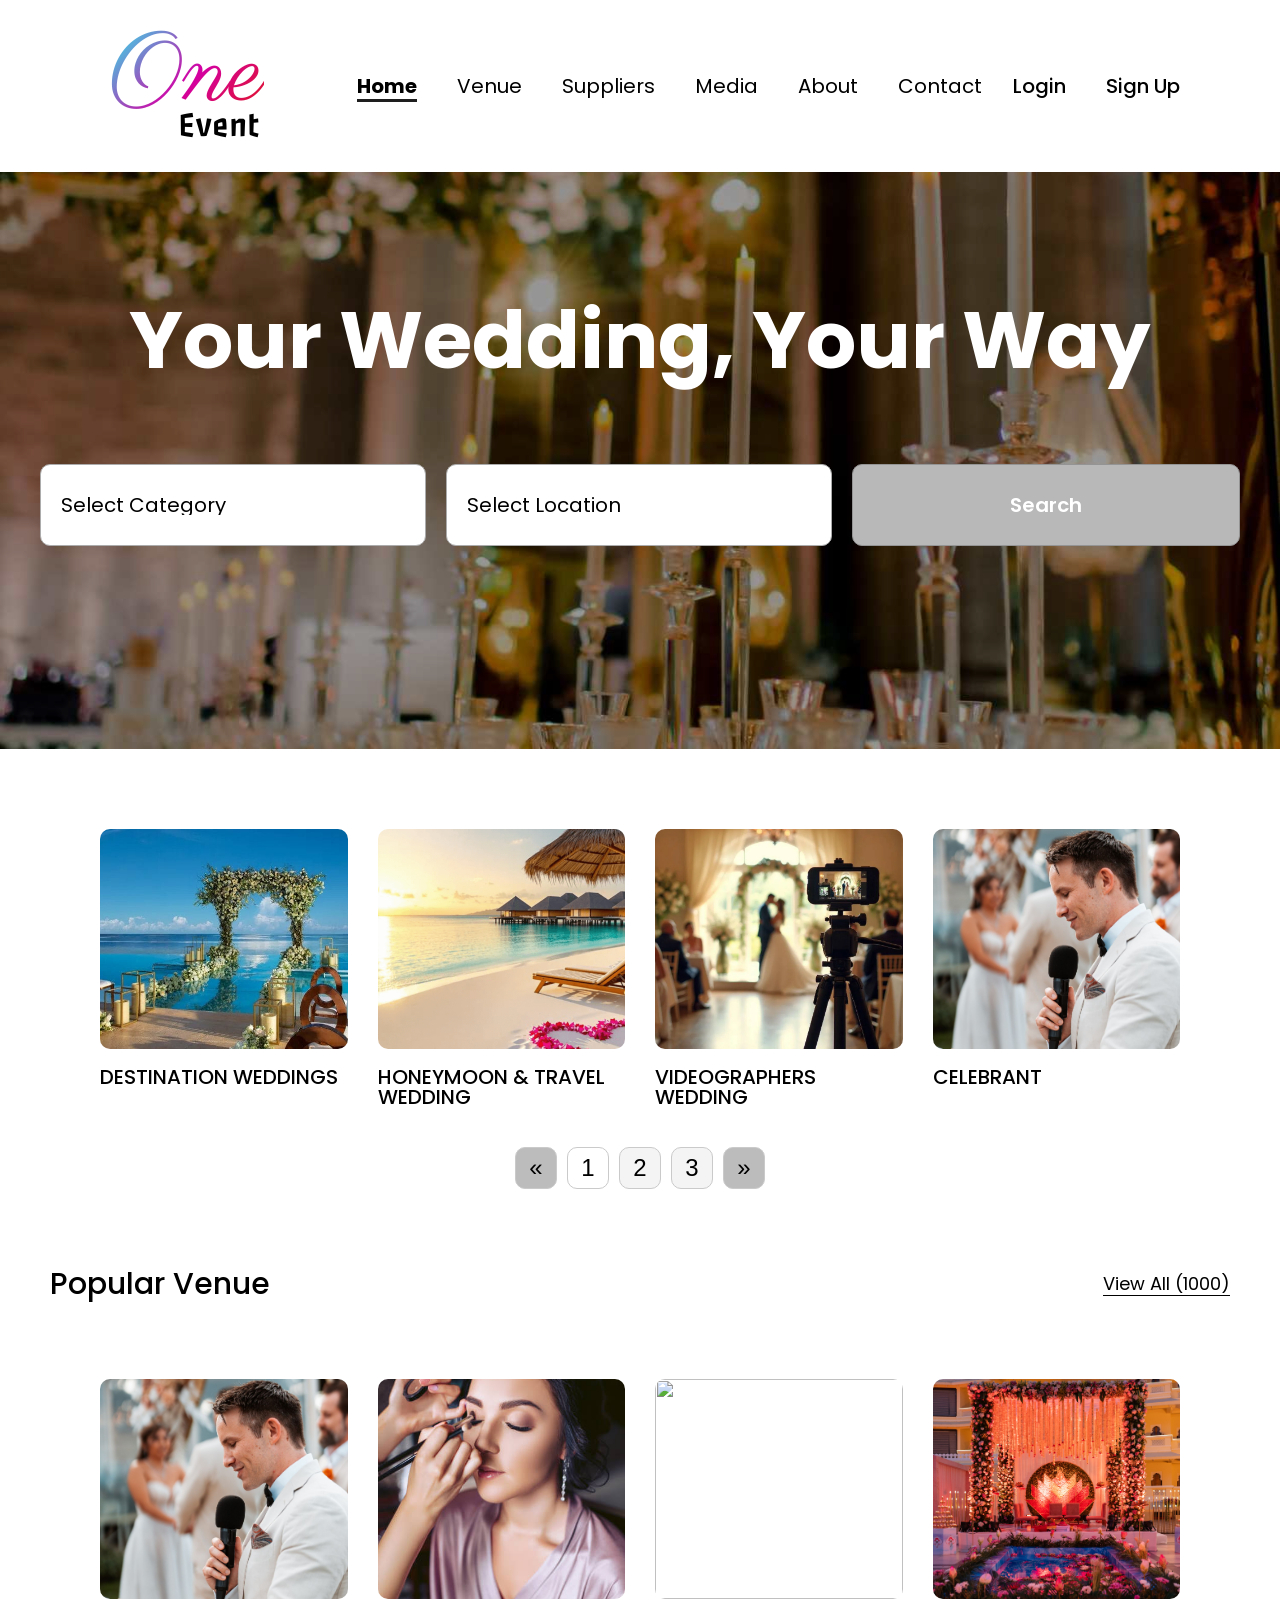
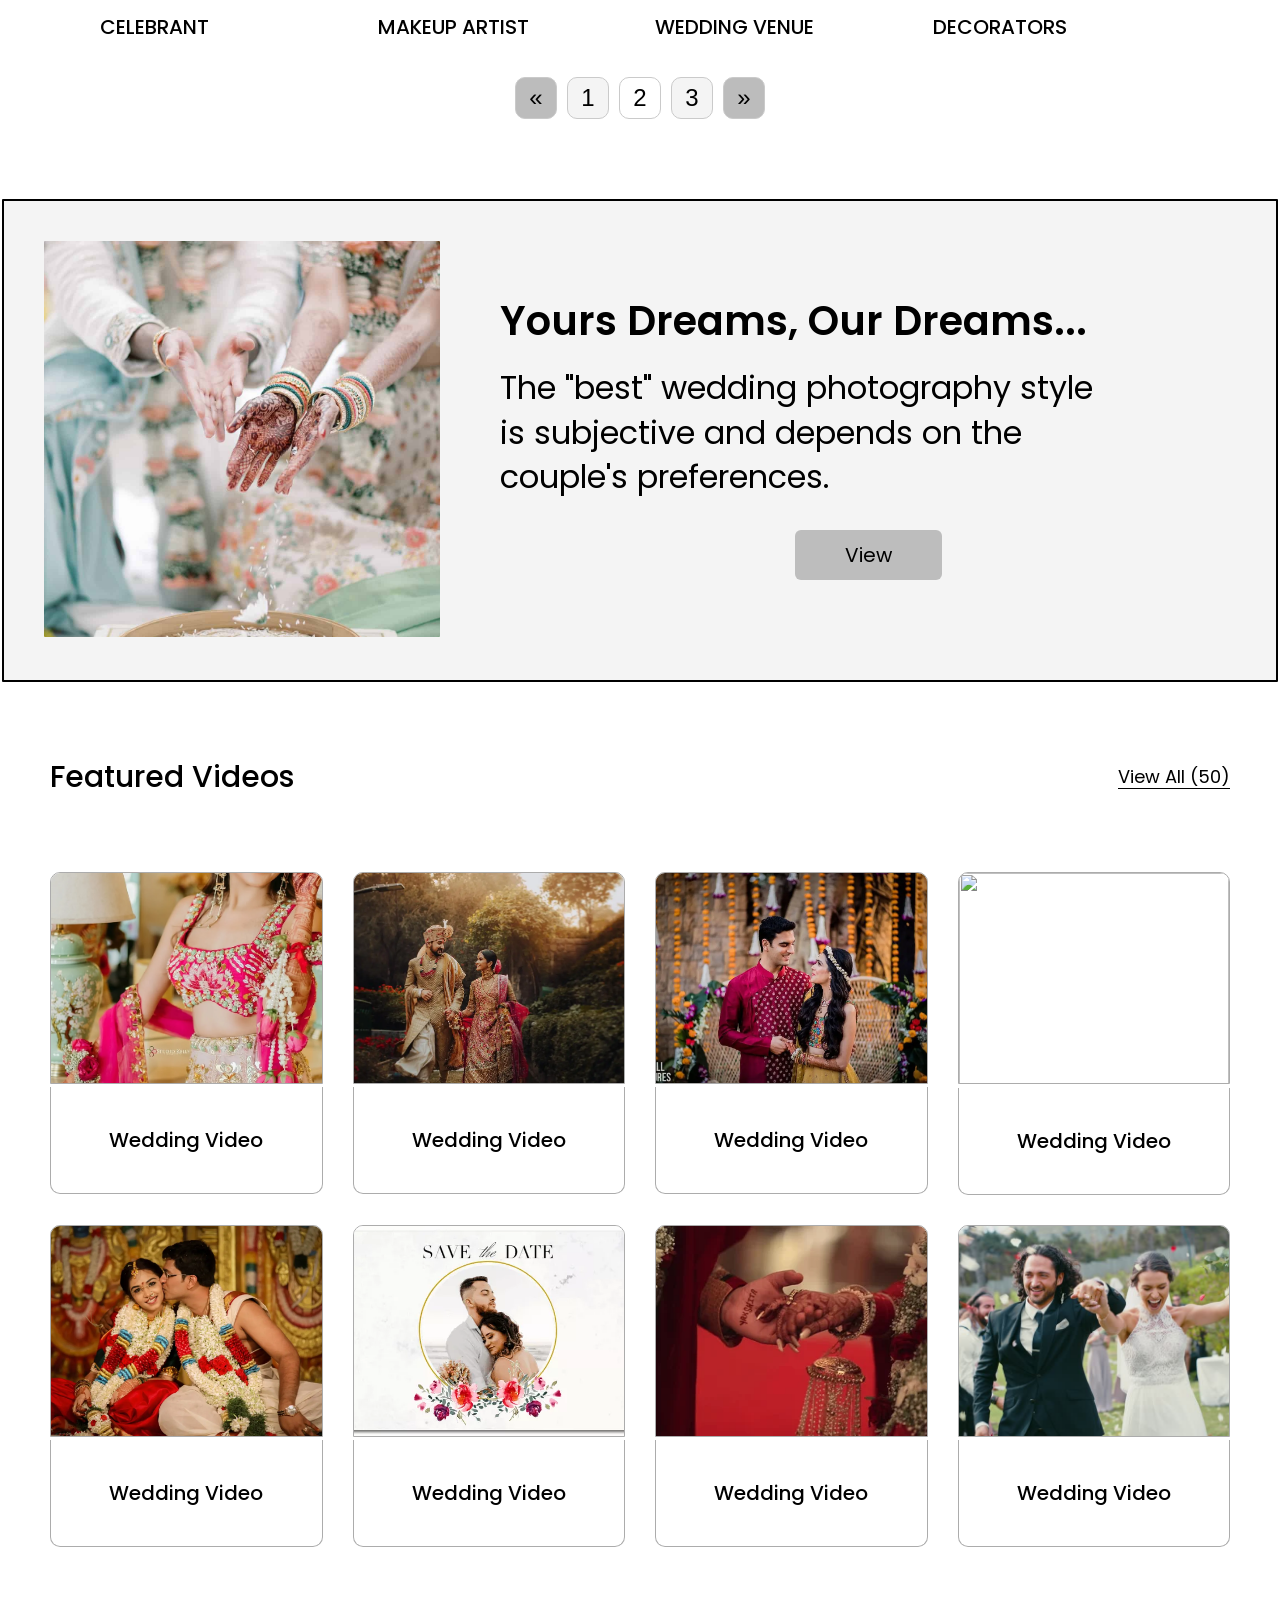
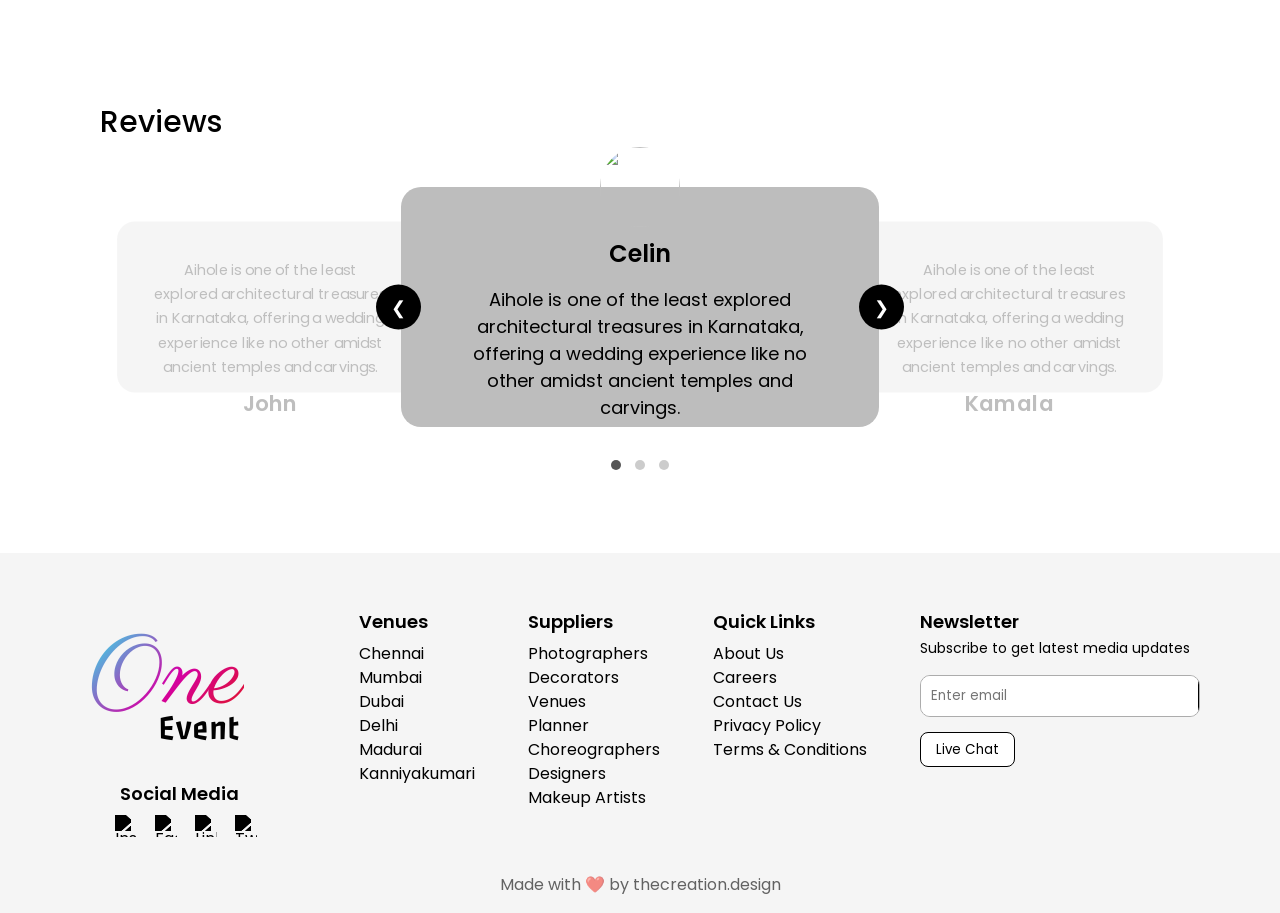
==== commit e0a115a7: "Update index.html" ====
--- a/index.html
+++ b/index.html
@@ -1,183 +1,412 @@
 <!DOCTYPE html>
 <html lang="en">
 <head>
-<meta charset="UTF-8">
+  <meta charset="UTF-8">
 <meta name="viewport" content="width=device-width, initial-scale=1.0">
 
-<!-- Fonts -->
-<link href="https://fonts.googleapis.com/css2?family=Poppins&family=Parisienne&family=Passero+One&display=swap" rel="stylesheet">
-
-<title>LiveChat</title>
-
-<style>
-
-/* PAGE */
-body {
-  margin: 0;
-  font-family: 'Poppins', sans-serif;
-}
-
-.chat-page {
-  background: #FDFDF8;
-  min-height: 100vh;
-}
-
-/* HEADER */
-.chat-header {
-  display: flex;
-  justify-content: space-between;
-  align-items: center;
-  padding: 20px 60px;
-}
-
-/* WHATSAPP BUTTON */
-.whatsapp-btn {
-  display: flex;
-  align-items: center;
-  gap: 10px;
-  background: #069506;
-  color: white;
-  border: none;
-  padding: 10px 15px;
-  border-radius: 10px;
-  font-weight: 600;
-  cursor: pointer;
-}
-
-.whatsapp-btn img {
-  width: 20px;
-}
-
-/* NAV */
-.nav-links {
-  display: flex;
-  gap: 30px;
-}
-
-.nav-links a {
-  text-decoration: none;
-  color: black;
-  font-weight: 600;
-}
-
-/* DOWNLOAD */
-.download-btn {
-  background: #319F43;
-  color: white;
-  border: none;
-  padding: 10px 20px;
-  border-radius: 20px;
-  font-weight: 600;
-  cursor: pointer;
-}
-
-/* CENTER SECTION */
-.chat-center {
-  display: flex;
-  flex-direction: column;
-  align-items: center;   /* 🔥 CENTER EVERYTHING */
-  justify-content: center;
-  margin-top: 120px;
-}
-
-/* LOGO */
-.logo-container {
-  display: flex;
-  flex-direction: column;
-  align-items: center;
-  margin-bottom: 40px;
-}
-
-/* "One" */
-.one-text {
-  font-family: 'Parisienne', cursive;
-  font-size: 100px;
-  line-height: 110px;
-
-  background: linear-gradient(
-    133deg,
-    #2AEFEF,
-    #D300A5,
-    #E21717
-  );
-  -webkit-background-clip: text;
-  -webkit-text-fill-color: transparent;
-}
-
-/* "Event" */
-.event-text {
-  font-family: 'Passero One', sans-serif;
-  font-size: 60px;
-  margin-top: -20px; /* slight overlap like design */
-}
-
-/* BUTTON */
-.chat-btn {
-  background: #319F43;
-  color: white;
-  border: none;
-  padding: 15px 40px;
-  border-radius: 25px;
-  font-size: 18px;
-  margin: 20px 0;
-  cursor: pointer;
-}
-
-/* TEXT */
-.small-text {
-  margin-top: 20px;
-}
-
-.download-link {
-  color: #1CA3F7;
-  text-decoration: none;
-}
-
-</style>
+  <!-- Fonts -->
+  <link href="https://fonts.googleapis.com/css2?family=Poppins&family=Parisienne&family=Passero+One&display=swap" rel="stylesheet">
+  <link href="https://googleapis.com" rel="stylesheet">
+
+  <link rel="stylesheet" href="style.css">
 </head>
-
 <body>
 
-<section class="chat-page">
-
-  <!-- HEADER -->
-  <div class="chat-header">
-    <button class="whatsapp-btn">
-      <img src="https://cdn-icons-png.flaticon.com/512/733/733585.png">
-      WhatsApp
-    </button>
-
-    <div class="nav-links">
-      <a href="#">Features</a>
-      <a href="#">Privacy</a>
-      <a href="#">Help Center</a>
-      <a href="#">Blog</a>
-      <a href="#">For Business</a>
-      <a href="#">Apps</a>
-    </div>
-
-    <button class="download-btn">Download</button>
-  </div>
-
-  <!-- CENTER -->
-  <div class="chat-center">
-
-    <!-- LOGO -->
-    <div class="logo-container">
-      <div class="one-text">One</div>
-      <div class="event-text">Event</div>
-    </div>
-
-    <!-- BUTTON -->
-    <button class="chat-btn">Continue With Chat</button>
-
-    <!-- TEXT -->
-    <p class="small-text">Don’t have WhatsApp yet?</p>
-    <a href="#" class="download-link">Download</a>
-
-  </div>
-
-</section>
-
+  <!-- ✅ Container START -->
+  <div class="container">
+
+    <div class="navbar">
+
+      <!-- LEFT → LOGO -->
+      <div class="logo-container">
+        <div class="one-text">One</div>
+        <div class="event-text">Event</div>
+      </div>
+
+      <!-- CENTER → NAV -->
+      <div class="nav-center">
+       <div class="nav-links">
+          <a href="index.html">Home</a>
+          <a href="venue.html">Venue</a>
+          <a href="supplier.html">Suppliers</a>
+          <a href="media.html">Media</a>
+          <a href="about.html">About</a>
+          <a href="contactus.html">Contact</a>
+        </div>
+      </div>
+
+      <!-- RIGHT → AUTH -->
+      <div class="auth">
+        <a href="login.html">Login</a>
+        <a href="signup.html" >Sign Up</a>
+      </div>
+
+    </div>  <!-- ✅ Navbar END -->
+  
+    <!--Hero Section-->
+  <section class="hero hero-home">
+  <div class="hero-content">
+    <h1>Your Wedding, Your Way</h1>
+     
+   <div class="search-wrapper">
+
+      <!-- CATEGORY -->
+      <div class="search-box">
+        <select id="category" class="hero-dropdown">
+          <option disabled selected>Select Category</option>
+          <option>Decorators</option>
+          <option>Venue</option>
+          <option>Planners</option>
+          <option>Choreographers</option>
+          <option>Makeup Artist</option>
+          <option>Bar Services</option>
+          <option>Designers</option>
+          <option>Celebrant</option>
+          <option>Honeymoon</option>
+          <option>Photographer</option>
+          <option>Videographer</option>
+        </select>
+      </div>
+
+      <!-- LOCATION -->
+      <div class="search-box">
+        <select id="location" class="hero-dropdown">
+          <option disabled selected>Select Location</option>
+          <option>Chennai</option>
+          <option>Mumbai</option>
+          <option>Madurai</option>
+          <option>Delhi</option>
+          <option>Dubai</option>
+          <option>Kanniyakumari</option>
+          <option>Tirunelveli</option>
+          <option>Bangalore</option>
+          <option>Tiruvananthapuram</option>
+          <option>Kochi</option>
+        </select>
+      </div>
+
+      <!-- BUTTON -->
+      <button class="hero-search-btn" onclick="handleSearch()">Search</button>
+
+    </div>
+  </div>
+  </section> <!-- Hero Section END -->
+
+  <!-- Card Section -->
+  <section class="cards-section">
+
+  <div class="cards">
+
+    <div class="card">
+      <img src="images/img1.png" alt="">
+      <h3>DESTINATION WEDDINGS</h3>
+    </div>
+
+    <div class="card">
+      <img src="images/img2.png" alt="">
+      <h3>HONEYMOON & TRAVEL WEDDING</h3>
+    </div>
+
+    <div class="card">
+      <img src="images/img3.png" alt="">
+      <h3>VIDEOGRAPHERS WEDDING</h3>
+    </div>
+
+    <div class="card">
+      <img src="images/img4.png " alt="">
+      <h3>CELEBRANT</h3>
+    </div>
+
+  </div>
+
+  <!-- Pagination -->
+  <div class="pagination">
+
+    <button class="arrow">&#171;</button>
+
+    <button class="active">1</button>
+    <button>2</button>
+    <button>3</button>
+
+    <button class="arrow">&#187;</button>
+
+  </div>
+</section> <!-- Card Section END -->
+
+<!-- Popular Venue Section START-->
+<div class="section-header"> 
+  <h2>Popular Venue</h2>
+  <span class="view-all">View All (1000)</span>
+</div>
+
+<section class="cards-section">
+
+  <div class="cards">
+
+    <div class="card">
+      <img src="images/img4.png" alt="">
+      <h3>CELEBRANT</h3>
+    </div>
+
+    <div class="card">
+      <img src="images/cimg-2.png" alt="">
+      <h3>MAKEUP ARTIST</h3>
+    </div>
+
+    <div class="card">
+      <img src="images/cimg-3.png" alt="">
+      <h3>WEDDING VENUE</h3>
+    </div>
+
+    <div class="card">
+      <img src="images/cimg-4.png" alt="">
+      <h3>DECORATORS</h3>
+    </div>
+
+  </div> <!-- Popular Venue Section END -->
+
+  <!-- Pagination START-->
+  <div class="pagination">
+
+    <button class="arrow">&#171;</button>
+
+    <button>1</button>
+    <button class="active">2</button>
+    <button>3</button>
+
+    <button class="arrow">&#187;</button>
+
+  </div>
+</section> <!-- Popular Venue Section END -->
+
+<!-- Rectangle Box START-->
+<div class="rectangle-box">
+
+  <!-- LEFT IMAGE -->
+  <div class="rect-left">
+    <img src="images/r-1.png" alt="wedding">
+  </div>
+
+  <!-- RIGHT CONTENT -->
+  <div class="rect-right">
+    <h2>Yours Dreams, Our Dreams...</h2>
+
+    <p>
+      The "best" wedding photography style is subjective and depends on the couple's preferences.
+    </p>
+
+    <button>View</button>
+  </div>
+
+</div> <!-- Rectangle Box END -->
+
+<!-- Video Section START-->
+<div class="section-header">
+  <h2>Featured Videos</h2>
+  <span class="view-all">View All (50)</span>
+</div>
+
+<section class="video-section">
+
+  <div class="video-cards">
+
+    <!-- Card -->
+    <div class="video-card">
+      <img src="images/video1.png" alt="">
+      <div class="card-bottom">
+        <h3>Wedding Video</h3>
+      </div>
+    </div>
+
+    <div class="video-card">
+      <img src="images/video2.png" alt="">
+      <div class="card-bottom">
+        <h3>Wedding Video</h3>
+      </div>
+    </div>
+
+    <div class="video-card">
+      <img src="images/video3.png" alt="">
+      <div class="card-bottom">
+        <h3>Wedding Video</h3>
+      </div>
+    </div>
+
+    <div class="video-card">
+      <img src="images/video4.png" alt="">
+      <div class="card-bottom">
+        <h3>Wedding Video</h3>
+      </div>
+    </div>
+
+    <!-- Row 2 -->
+    <div class="video-card">
+      <img src="images/video5.png" alt="">
+      <div class="card-bottom">
+        <h3>Wedding Video</h3>
+      </div>
+    </div>
+
+    <div class="video-card">
+      <img src="images/video6.png" alt="">
+      <div class="card-bottom">
+        <h3>Wedding Video</h3>
+      </div>
+    </div>
+
+    <div class="video-card">
+      <img src="images/video7.png" alt="">
+      <div class="card-bottom">
+        <h3>Wedding Video</h3>
+      </div>
+    </div>
+
+    <div class="video-card">
+      <img src="images/video8.png" alt="">
+      <div class="card-bottom">
+        <h3>Wedding Video</h3>
+      </div>
+    </div>
+
+  </div>
+</section> <!-- Video Section END -->
+
+<!--Reviews Section START -->
+<section class="reviews">
+
+  <h2 class="reviews-title">Reviews</h2>
+
+  <div class="reviews-wrapper">
+
+    <!-- LEFT CARD -->
+    <div class="review-card side">
+      <p>
+        Aihole is one of the least explored architectural treasures in Karnataka,
+        offering a wedding experience like no other amidst ancient temples and carvings.
+      </p>
+      <h3>John</h3>
+    </div>
+
+    <!-- CENTER CARD (ACTIVE) -->
+    <div class="review-card active">
+
+      <img src="https://randomuser.me/api/portraits/women/44.jpg" class="avatar">
+
+      <button class="nav-btn left">❮</button>
+      <button class="nav-btn right">❯</button>
+
+      <h3>Celin</h3>
+
+      <p>
+        Aihole is one of the least explored architectural treasures in Karnataka,
+        offering a wedding experience like no other amidst ancient temples and carvings.
+      </p>
+
+    </div>
+
+    <!-- RIGHT CARD -->
+    <div class="review-card side">
+      <p>
+        Aihole is one of the least explored architectural treasures in Karnataka,
+        offering a wedding experience like no other amidst ancient temples and carvings.
+      </p>
+      <h3>Kamala</h3>
+    </div>
+
+  </div>
+
+  <!-- DOTS -->
+  <div class="dots">
+    <span class="dot active"></span>
+    <span class="dot"></span>
+    <span class="dot"></span>
+  </div>
+
+</section> <!-- Reviews Section END -->
+
+<!-- ✅ Footer START -->
+<footer class="footer">
+
+  <div class="footer-container">
+
+    <!-- LEFT: LOGO + SOCIAL -->
+    <div class="footer-left">
+      <div class="logo-container">
+        <div class="one-text">One</div>
+        <div class="event-text">Event</div>
+      </div>
+
+      <h3>Social Media</h3>
+      <div class="social-icons">
+          <img src="https://cdn-icons-png.flaticon.com/128/1400/1400829.png" alt="Instagram">
+          <img src="https://cdn-icons-png.flaticon.com/512/2168/2168281.png" alt="Facebook">
+          <img src="https://cdn-icons-png.flaticon.com/512/1384/1384030.png" alt="LinkedIn">
+          <img src="https://cdn-icons-png.flaticon.com/512/733/733635.png" alt="Twitter">
+      </div>
+    </div>
+
+    <!-- VENUES -->
+    <div class="footer-col">
+      <h3>Venues</h3>
+      <ul>
+        <li>Chennai</li>
+        <li>Mumbai</li>
+        <li>Dubai</li>
+        <li>Delhi</li>
+        <li>Madurai</li>
+        <li>Kanniyakumari</li>
+      </ul>
+    </div>
+
+    <!-- SUPPLIERS -->
+    <div class="footer-col">
+      <h3>Suppliers</h3>
+      <ul>
+        <li>Photographers</li>
+        <li>Decorators</li>
+        <li>Venues</li>
+        <li>Planner</li>
+        <li>Choreographers</li>
+        <li>Designers</li>
+        <li>Makeup Artists</li>
+      </ul>
+    </div>
+
+    <!-- QUICK LINKS -->
+    <div class="footer-col">
+      <h3>Quick Links</h3>
+      <ul>
+        <li>About Us</li>
+        <li>Careers</li>
+        <li>Contact Us</li>
+        <li>Privacy Policy</li>
+        <li>Terms & Conditions</li>
+      </ul>
+    </div>
+
+    <!-- NEWSLETTER -->
+    <div class="footer-newsletter">
+      <h3>Newsletter</h3>
+      <p>Subscribe to get latest media updates</p>
+
+      <div class="newsletter-box">
+        <input type="text" placeholder="Enter email">
+        <button>Subscribe</button>
+      </div>
+
+      <button class="chat-btn" id="liveChatBtn">Live Chat</button>
+    </div>
+
+  </div>
+
+  <!-- BOTTOM TEXT -->
+  <div class="footer-bottom">
+    Made with ❤️ by thecreation.design
+  </div>
+
+</footer> <!-- ✅ Footer END -->
+
+  </div>   <!-- ✅ Container END -->
+<script src="script.js"></script>
 </body>
-</html>+</html>
--- a/style.css
+++ b/style.css
@@ -0,0 +1,797 @@
+* {
+  margin: 0;
+  padding: 0;
+  box-sizing: border-box;
+  font-family: 'Poppins', sans-serif;
+  line-height: 100%;
+}
+
+html, body {
+  width: 100%;
+  height: 100%;
+  background: black;
+}
+
+/* ✅ Main Container */
+.container {
+  max-width: 1400px;
+  margin: 0 auto;
+  background: white;
+  color: black;
+}
+
+/* ✅ Navbar */
+.navbar {
+  display: flex;
+  justify-content: space-between;
+  align-items: center;
+  padding: 10px 100px;
+}
+
+/* ✅ Center Section */
+.nav-center {
+  display: flex;
+  align-items: center;
+  gap: 40px; /* spacing between nav links and auth */
+}
+
+/* ✅ Navigation Links */
+.nav-links {
+  display: flex;
+  gap: 40px;
+  margin-bottom: 0; /* ❌ remove vertical spacing */
+}
+
+.nav-links a {
+  font-weight: 400;
+  font-size: 20px;
+  text-decoration: none;
+  color: black;
+  position: relative;
+}
+
+.nav-links a::after {
+  content: "";
+  position: absolute;
+  left: 0;
+  bottom: -6px;
+  width: 100%;
+  height: 3px;
+  background: #1E1E1E;
+
+  transform: scaleX(0);
+  transform-origin: left;
+  transition: 0.3s ease;
+}
+
+.nav-links a.active::after {
+  transform: scaleX(1);
+}
+
+.nav-links a.active {
+  font-weight: 700;
+}
+
+/* ✅ Auth (Login / Signup) */
+.auth {
+  display: flex;
+  gap: 40px;
+  font-size: 20px;
+  font-weight: 400;
+}
+
+.auth a {
+ position: relative;
+  text-decoration: none;
+  color: black;
+  font-weight: 500;
+}
+
+.auth a::after {
+content: "";
+  position: absolute;
+  left: 0;
+  bottom: -6px;
+  width: 100%;
+  height: 3px;
+  background: #1E1E1E;
+
+  transform: scaleX(0);
+  transform-origin: left;
+  transition: 0.3s ease;
+}
+
+/* active state */
+.auth a.active::after {
+  transform: scaleX(1);
+}
+
+/* bold on active */
+.auth a.active {
+  font-weight: 700;
+}
+
+/* ✅ Logo Container */
+.logo-container {
+  position: relative;
+  width: 226px;
+  height: 152px;
+}
+
+/* ✅ "One" Gradient Text */
+.one-text {
+  position: absolute;
+  left: 10px;
+  top: 0;
+
+  font-family: 'Parisienne', cursive;
+  font-size: 96px;
+  line-height: 131px;
+
+  background: linear-gradient(
+    133.29deg,
+    #2AEFEF 6.22%,
+    #D300A5 52.1%,
+    #E21717 93.78%
+  );
+    background-clip: text;
+  -webkit-background-clip: text;
+  -webkit-text-fill-color: transparent;
+}
+
+/* ✅ "Event" Text */
+.event-text {
+  position: absolute;
+  left: 78px;
+  top: 94px;
+  font-family: 'Passero One', sans-serif;
+  font-size: 36px;
+  line-height: 43px;
+
+  color: #000;
+}
+
+/*Hero Section*/
+.hero {
+  position: relative;
+  width: 100%;
+  max-width: 1440px;
+  height: 577px;
+  background-size: cover;
+  background-position: center center;
+  background-repeat: no-repeat; 
+}
+
+/* 🔥 RIGHT SIDE POSITIONING */
+.hero-media .hero-content  {
+  position: absolute;
+  right:120px;    
+  top: 50%;
+  transform: translateY(-50%); 
+  width: 800px; 
+  text-align: right; 
+  z-index: 2;
+}
+
+/* TEXT STYLE */
+.hero-content h1 {
+  font-weight: 700;
+  font-size: 80px;
+  line-height: 1.1;
+  color: #fff;
+  margin: 0;
+}
+
+/* Home */
+.hero-home {
+  background-image: url("images/hero-home.jpg");
+}
+
+/* Venue */
+.hero-venue {
+  background-image: url("images/hero-venue.png");
+}
+
+/* Supplier */
+.hero-supplier {
+  background-image: url("images/hero-supplier.png");
+}
+
+/* Media */
+.hero-media {
+  background-image: url("images/hero-media.png");
+}
+
+.hero-about{
+  background-image: url("images/hero-about.png");
+}
+
+.hero-contactus{
+  background-image: url("images/hero-contactus.png");
+}
+/* Optional overlay for better text visibility */
+.hero::before {
+  content: "";
+  position: absolute;
+  inset: 0;
+  background: rgba(0,0,0,0.4);
+}
+
+/* Content inside hero */
+.hero-content {
+  position: relative;
+  z-index: 2;
+  color: white;
+  height: 100%;
+  display: flex;
+  flex-direction: column;
+  justify-content: center;
+  align-items: center;
+  text-align: center;
+}
+
+/* Wrapper */
+.search-wrapper {
+  width: 1200px;
+  margin: 80px auto;
+
+  display: flex;
+  gap: 20px;
+  align-items: center;
+}
+
+/* Box */
+.search-box {
+  flex: 1;
+}
+
+/* Dropdown */
+.hero-dropdown {
+  width: 100%;
+  height: 82px;
+
+  border: 1px solid #ACACAC;
+  border-radius: 10px;
+
+  font-size: 20px;
+  padding: 0 20px;
+
+  appearance: none;
+  -webkit-appearance: none;
+ 
+  background-color: white;
+
+  background-image: url("https://cdn-icons-png.flaticon.com/128/8567/8567254.png");
+  background-repeat: no-repeat;
+  background-position: right 15px center;
+  background-size: 14px;
+}
+
+/* Dropdown option */
+.dropdown option {
+  font-size: 20px;
+  padding: 10px 20px;
+ 
+  background: url("https://cdn-icons-png.flaticon.com/128/8567/8567254.png")
+              no-repeat right 15px center;
+  background-size: 14px;
+
+  cursor: pointer;
+}
+
+/* HERO BUTTON */
+.hero-search-btn {
+  flex: 1;
+  height: 82px;
+
+  background: #B8B8B8;
+  border: 1px solid #949494;
+  border-radius: 10px;
+
+  font-size: 20px;
+  font-weight: 600;
+  color: white;
+}
+
+/* Section */
+.cards-section {
+  max-width: 1400px;
+  margin: 80px auto;
+}
+
+/* Cards grid */
+.cards {
+  display: grid;
+  grid-template-columns: repeat(4, 1fr);
+  gap: 30px;
+  padding: 0 50px;
+}
+
+/* Card */
+.card img {
+  width: 100%;
+  height: 220px;
+  object-fit: cover;
+  border-radius: 10px;
+}
+
+.card h3 {
+  margin-top: 15px;
+  font-size: 20px;
+  font-weight: 500;
+}
+
+/* Pagination */
+.pagination {
+  margin-top: 40px;
+  display: flex;
+  justify-content: center;
+  gap: 10px;
+
+}
+
+.pagination button {
+  width: 42px;
+  height: 42px;
+  border-radius: 10px;
+  border: 1px solid #CACACA;
+  background: #F4F4F4;
+  cursor: pointer;
+  font-size: 24px;
+  font-family: 'Roboto', sans-serif;
+  font-weight: 400;
+}
+
+/* Active */
+.pagination .active {
+  background: #FFFFFF;
+}
+
+/* Arrow */
+.pagination .arrow {
+  background: #BCBCBC;
+}
+
+.section-header {
+  max-width: 1400px;
+  margin: 60px auto 20px;
+
+  display: flex;
+  justify-content: space-between; /* 🔥 left + right */
+  align-items: center;
+
+  padding: 0 50px; /* match your card spacing */
+}
+
+/* Left text */
+.section-header h2 {
+  font-size: 30px;
+  font-weight: 500;
+  color: #000;
+  line-height: 100%;
+}
+
+/* Right text */
+.view-all {
+  font-size: 18px;
+  font-weight: 400;
+  color: #000;
+  cursor: pointer;
+  line-height: 100%;
+  text-decoration: underline;
+  text-underline-offset: 5px;
+}
+
+/* Section */
+.cards-section {
+  max-width: 1400px;
+  margin: 80px auto;
+  padding: 0 50px; /* 🔥 left + right spacing */
+}
+
+/* Grid */
+.cards {
+  display: grid;
+  grid-template-columns: repeat(4, 1fr);
+  gap: 30px;
+}
+
+/* Card */
+.card img {
+  width: 100%;
+  height: 220px;
+  object-fit: cover;
+  border-radius: 10px;
+}
+
+.card h3 {
+  margin-top: 15px;
+  font-size: 20px;
+  font-weight: 500;
+}
+
+.rectangle-box {
+  max-width: 1276px;
+  margin: 80px auto;
+  padding: 40px;
+
+  background: #F4F4F4;
+  border: 2px solid #000;
+  border-radius: 1px;
+
+  display: flex;
+  align-items: center;
+  gap: 60px;
+}
+
+/* LEFT IMAGE */
+.rect-left img {
+  width: 396px;
+  height: 396px;
+  object-fit: cover;
+  border-radius: 1px;
+}
+
+/* RIGHT CONTENT */
+.rect-right {
+  flex: 1;
+  display: flex;
+  flex-direction: column;
+  justify-content: center;
+}
+
+/* Heading */
+.rect-right h2 {
+  font-size: 40px;
+  font-weight: 600;
+  margin-bottom: 25px;
+}
+
+/* Paragraph */
+.rect-right p {
+  font-size: 32px;
+  font-weight: 400;
+  margin-bottom: 30px;
+  line-height: 1.4;
+  max-width: 600px;
+  letter-spacing: normal;
+}
+
+/* Button */
+.rect-right button {
+  align-self: center; /* ✅ moves button to right */
+  
+  padding: 15px 50px;
+  font-size: 20px;
+
+  background: #BDBDBD; /* match grey in image */
+  color: black;
+
+  border: none;
+  border-radius: 6px;
+  cursor: pointer;
+}
+
+/* Section */
+.video-section {
+  max-width: 1400px;
+  margin: 80px auto;
+  padding: 0 50px;
+}
+
+/* Grid */
+.video-cards {
+  display: grid;
+  grid-template-columns: repeat(4, 1fr); /* 🔥 4 per row */
+  gap: 30px;
+}
+
+/* Card */
+.video-card {
+  border-radius: 10px;
+}
+
+/* Image */
+.video-card img {
+  width: 100%;
+  height: 212px;
+  object-fit: cover;
+
+  border: 1px solid #ACACAC;
+  border-radius: 10px 10px 0 0;
+}
+
+/* Bottom box */
+.card-bottom {
+  height: 107px;
+  border: 1px solid #ACACAC;
+  border-top: none;
+
+  display: flex;
+  align-items: center;
+  justify-content: center;
+
+  border-radius: 0 0 10px 10px;
+}
+
+/* Text */
+.card-bottom h3 {
+  font-size: 20px;
+  font-weight: 500;
+}
+
+/* ================= FOOTER ================= */
+
+.footer {
+  background: #F5F5F5;
+  padding: 60px 80px 20px;
+}
+
+/* CONTAINER */
+.footer-container {
+  display: flex;
+  justify-content: space-between;
+  flex-wrap: wrap;
+  gap: 40px;
+}
+
+/* LEFT SECTION */
+.footer-left {
+  max-width: 250px;
+}
+
+.footer-left h3 {
+  margin-top: 20px;
+  font-size: 18px;
+  font-weight: 600;
+}
+
+.social-icons {
+  display: flex;
+  gap: 18px;
+  margin-top: 12px;
+  margin-left: 35px;
+}
+
+/* ICON STYLE */
+.social-icons img {
+  width: 22px;
+  height: 22px;
+  cursor: pointer;
+  filter: brightness(0); /* 🔥 makes icons pure black */
+  transition: 0.3s ease;
+}
+
+/* COLUMNS */
+.footer-col h3 {
+  font-size: 18px;
+  font-weight: 600;
+  margin-bottom: 15px;
+}
+
+.footer-left h3 {
+  margin-left: 40px /* 👈 moves text LEFT */
+}
+
+.footer-col ul {
+  list-style: none;
+}
+
+.footer-col ul li {
+  margin-bottom: 8px;
+  font-size: 16px;
+  cursor: pointer;
+}
+
+/* NEWSLETTER */
+.footer-newsletter {
+  max-width: 280px;
+}
+
+.footer-newsletter h3 {
+  font-size: 18px;
+  font-weight: 600;
+}
+
+.footer-newsletter p {
+  font-size: 14px;
+  margin: 10px 0 20px;
+}
+
+/* INPUT */
+.newsletter-box {
+  display: flex;
+  border: 1px solid #ACACAC;
+  border-radius: 10px;
+  overflow: hidden;
+}
+
+.newsletter-box input {
+  flex: 1;
+  padding: 10px;
+  border: none;
+  outline: none;
+}
+
+.newsletter-box button {
+  padding: 10px 15px;
+  border: none;
+  background: black;
+  color: white;
+  cursor: pointer;
+}
+
+/* CHAT BUTTON */
+.chat-btn {
+  margin-top: 15px;
+  padding: 10px 15px;
+  border: 1px solid #000;
+  background: white;
+  cursor: pointer;
+  border-radius: 8px;
+}
+
+/* BOTTOM */
+.footer-bottom {
+  text-align: center;
+  margin-top: 40px;
+  font-size: 16px;
+  color: rgba(0,0,0,0.6);
+}
+
+/*REVIEW SECTION*/
+.reviews {
+  padding: 80px 100px;
+  background: white;
+}
+
+/* TITLE */
+.reviews-title {
+  font-family: 'Poppins';
+  font-weight: 500;
+  font-size: 30px;
+  margin-bottom: 50px;
+}
+
+/* WRAPPER */
+.reviews-wrapper {
+  display: flex;
+  align-items: center;
+  justify-content: center;
+  gap: 40px;
+  position: relative;
+}
+
+/* CARD BASE */
+.review-card {
+  width: 500px;
+  padding: 40px;
+  border-radius: 20px;
+  background: #C4C4C4;
+  text-align: center;
+  position: relative;
+  transition: transform 0.5s ease, opacity 0.5s ease;
+}
+
+/* move left */
+.move-left {
+  transform: translateX(-120%);
+  opacity: 0;
+}
+
+/* move right */
+.move-right {
+  transform: translateX(120%);
+  opacity: 0;
+}
+
+/* SIDE CARDS */
+.review-card.side {
+  width: 420px;              /* 👈 smaller */
+  height: 190px;
+  opacity: 0.25;
+  transform: scale(0.9);
+  background: #d9d9d9;
+}
+
+/* ACTIVE CENTER CARD */
+.review-card.active {
+  width: 600px;              /* 👈 bigger */
+  height: 240px;
+  background: #bdbdbd;
+  transform: scale(1);
+  z-index: 2;
+}
+
+.reviews-wrapper {
+  display: flex;
+  align-items: center;
+  justify-content: center;
+  gap: -60px; /* 👈 overlap effect */
+}
+
+.review-card.side:first-child {
+  margin-right: -80px;
+}
+
+.review-card.side:last-child {
+  margin-left: -80px;
+}
+
+/* TEXT */
+.review-card p {
+  font-size: 18px;
+  line-height: 27px;
+}
+
+.review-card h3 {
+  margin-top: 15px;
+  font-size: 24px;
+  font-weight: 600;
+}
+
+/* AVATAR */
+.avatar {
+  width: 80px;
+  height: 80px;
+  border-radius: 50%;
+  position: absolute;
+  top: -40px;
+  left: 50%;
+  transform: translateX(-50%);
+}
+
+/* ARROWS */
+.nav-btn {
+  position: absolute;
+  top: 50%;
+  transform: translateY(-50%);
+  width: 45px;
+  height: 45px;
+  border-radius: 50%;
+  border: none;
+  background: black;
+  color: white;
+  font-size: 18px;
+  cursor: pointer;
+}
+
+.review-card.side .avatar {
+  display: none;
+}
+
+.review-card.active p {
+  margin-top: 20px;
+  padding: 0 20px;
+}
+
+.review-card.side p {
+  font-size: 16px;
+}
+.nav-btn.left {
+  left: -25px;
+}
+
+.nav-btn.right {
+  right: -25px;
+}
+
+/* DOTS */
+.dots {
+  margin-top: 30px;
+  text-align: center;
+}
+
+.dot {
+  width: 10px;
+  height: 10px;
+  background: #ccc;
+  display: inline-block;
+  border-radius: 50%;
+  margin: 0 5px;
+}
+
+.dot.active {
+  background: #555;
+}
+
